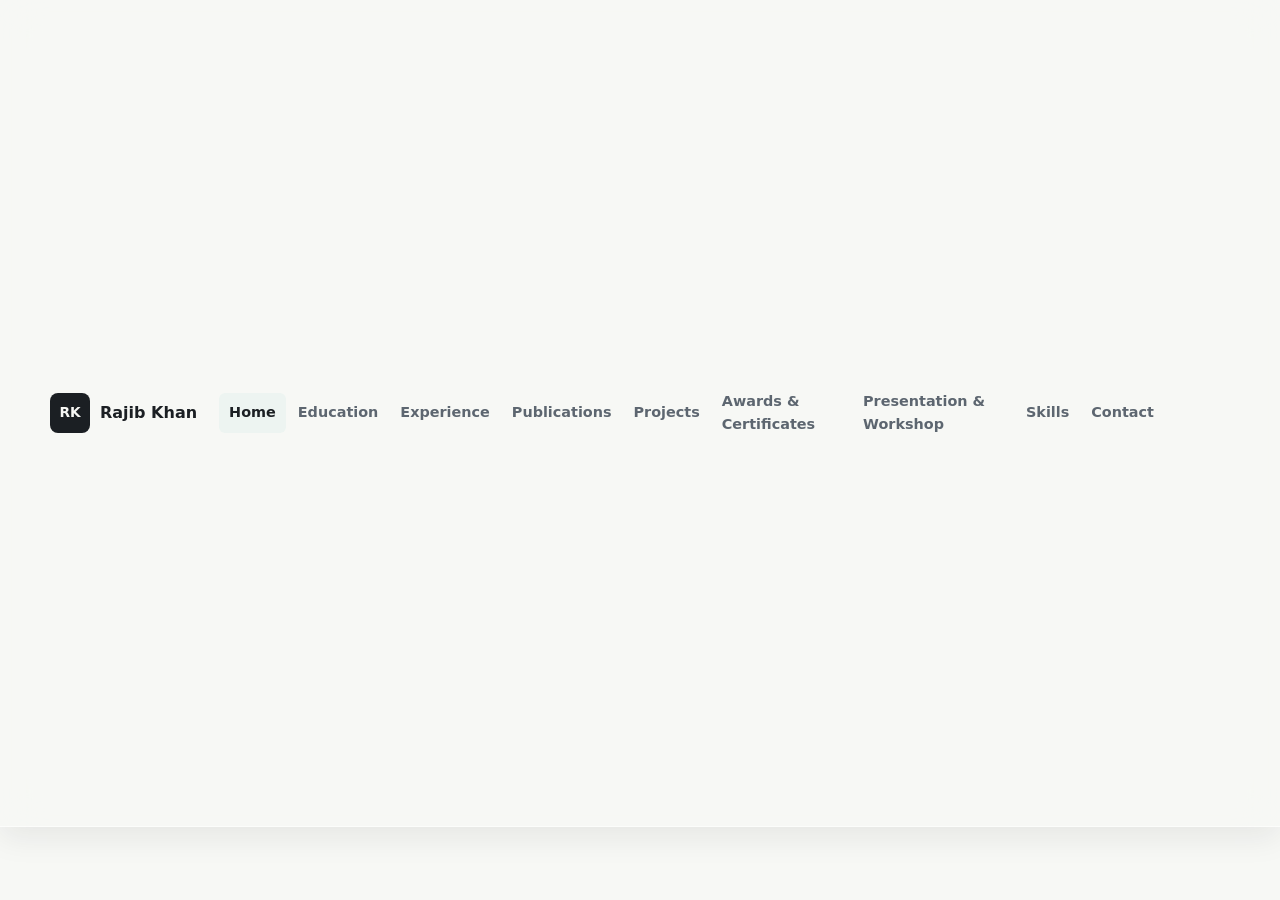
==== index.html @ e334a845 "updte" ====
<!doctype html>
<html lang="en">

<head>
  <meta charset="utf-8">
  <meta name="viewport" content="width=device-width, initial-scale=1">
  <title>Rajib Khan - Portfolio</title>
  <meta name="description"
    content="Academic and technical portfolio of Rajib Khan, CSE graduate and NLP researcher focused on Bengali and Banglish language technologies.">
  <meta name="author" content="Rajib Khan">
  <meta name="developer" content="Rajib Khan">
  <meta name="robots" content="index, follow">
  <meta name="keywords"
    content="Rajib Khan, NLP researcher, Bengali NLP, Banglish NLP, machine learning, IUBAT, CSE portfolio, sentiment analysis, transformer architectures">
  <meta name="theme-color" content="#0f766e">
  <meta name="color-scheme" content="light dark">
  <meta name="google-site-verification" content="SdY1lGmxF9R8_kQDNUj25JNDUKORsQJitzjKT5FkAzk" />
  <link rel="canonical" href="https://rajibkhan.aio.bd/index.html">
  <link rel="icon" type="image/svg+xml" href="assets/favicon.svg">
  <link rel="manifest" href="site.webmanifest">
  <meta property="og:site_name" content="Rajib Khan Portfolio">
  <meta property="og:type" content="website">
  <meta property="og:title" content="Rajib Khan - NLP Researcher and CSE Graduate">
  <meta property="og:description"
    content="Academic and technical portfolio of Rajib Khan, focused on Bengali NLP, Banglish language technologies, machine learning, and full-stack research engineering.">
  <meta property="og:url" content="https://rajibkhan.aio.bd/index.html">
  <meta property="og:image" content="https://rajibkhan.aio.bd/assets/rk-og.webp">
  <meta property="og:image:alt" content="Rajib Khan academic portfolio profile visual">
  <meta name="twitter:card" content="summary_large_image">
  <meta name="twitter:title" content="Rajib Khan - NLP Researcher and CSE Graduate">
  <meta name="twitter:description"
    content="Portfolio of Rajib Khan, featuring Bengali NLP research, publications, software projects, and academic work.">
  <meta name="twitter:image" content="https://rajibkhan.aio.bd/assets/rk-og.webp">
  <script type="application/ld+json">
    {
      "@context": "https://schema.org",
      "@type": "Person",
      "name": "Rajib Khan",
      "url": "https://rajibkhan.aio.bd/index.html",
      "email": "mailto:rajibkhan4438@gmail.com",
      "jobTitle": "NLP Researcher and CSE Graduate",
      "alumniOf": {
        "@type": "CollegeOrUniversity",
        "name": "International University of Business Agriculture and Technology (IUBAT)"
      },
      "knowsAbout": [
        "Bengali NLP",
        "Banglish NLP",
        "Machine Learning",
        "Transformer Architectures",
        "Sentiment Analysis",
        "Multi-label Classification"
      ],
      "sameAs": [
        "https://www.linkedin.com/in/rajib-khan-b924a1420",
        "https://github.com/Rajib4438",
        "https://scholar.google.com/citations?user=JC4pI4QAAAAJ&hl=en"
      ]
    }
  </script>
  <link rel="stylesheet" href="assets/styles.css?v=21">
</head>

<body data-page="home">
  <a class="skip-link" href="#main">Skip to content</a>
  <div class="scroll-progress" id="scroll-progress"></div>
  <header class="site-header" id="site-header">
    <div class="header-inner">
      <a class="brand" href="index.html" aria-label="Rajib Khan home">
        <span class="brand-mark">RK</span>
        <span class="brand-text">Rajib Khan</span>
      </a>
      <nav class="nav" id="primary-nav" aria-label="Primary navigation"></nav>
      <!-- Skip Link for Keyboard Accessibility -->
      <a class="skip-link" href="#main-content">Skip to content</a>

      <!-- Header -->
      <header class="site-header" id="site-header"></header>

      <!-- Main Content Area -->
      <main class="site-main" id="main-content"></main>

      <!-- Footer -->
      <footer class="site-footer" id="site-footer"></footer>

      <button class="back-to-top" id="back-to-top" type="button" aria-label="Back to top">
        <span data-icon="arrow-up"></span>
      </button>
      <script src="assets/site.js?v=19" defer></script>
</body>

</html>
---- assets/styles.css ----
:root {
  color-scheme: light;
  --bg: #f7f8f5;
  --surface: #ffffff;
  --surface-alt: #edf4f1;
  --ink: #1b1f23;
  --muted: #5d6670;
  --line: #d9ded8;
  --accent: #0f766e;
  --accent-strong: #0b5d57;
  --accent-soft: #dff4ee;
  --blue: #2563eb;
  --amber: #d97706;
  --rose: #be123c;
  --shadow: 0 18px 45px rgba(27, 31, 35, 0.08);
  --radius: 8px;
  --max-width: 1180px;
  --header-height: 74px;
}

[data-theme="dark"] {
  color-scheme: dark;
  --bg: #101411;
  --surface: #181d1a;
  --surface-alt: #17211f;
  --ink: #f4f7f3;
  --muted: #aab4b1;
  --line: #303833;
  --accent: #5eead4;
  --accent-strong: #99f6e4;
  --accent-soft: #143732;
  --blue: #93c5fd;
  --amber: #fbbf24;
  --rose: #fb7185;
  --shadow: 0 18px 45px rgba(0, 0, 0, 0.32);
}

* {
  box-sizing: border-box;
}

html {
  scroll-behavior: smooth;
}

body {
  margin: 0;
  min-height: 100vh;
  background: var(--bg);
  color: var(--ink);
  font-family: Inter, ui-sans-serif, system-ui, -apple-system, BlinkMacSystemFont, "Segoe UI", Arial, sans-serif;
  line-height: 1.6;
  letter-spacing: 0;
}

img,
svg {
  display: block;
  max-width: 100%;
}

a {
  color: inherit;
}

button,
input {
  font: inherit;
}

.skip-link {
  position: fixed;
  top: 12px;
  left: 12px;
  z-index: 100;
  padding: 10px 14px;
  background: var(--ink);
  color: var(--bg);
  border-radius: 6px;
  transform: translateY(-140%);
  transition: transform 180ms ease;
}

.skip-link:focus {
  transform: translateY(0);
}

.scroll-progress {
  position: fixed;
  inset: 0 auto auto 0;
  z-index: 80;
  width: 0;
  height: 3px;
  background: linear-gradient(90deg, var(--accent), var(--blue), var(--amber));
}

.site-header {
  position: sticky;
  top: 0;
  z-index: 50;
  min-height: var(--header-height);
  border-bottom: 1px solid color-mix(in srgb, var(--surface) 66%, transparent);
  background: color-mix(in srgb, var(--bg) 68%, transparent);
  box-shadow: 0 10px 30px color-mix(in srgb, var(--ink) 8%, transparent);
  backdrop-filter: blur(20px) saturate(1.25);
  -webkit-backdrop-filter: blur(20px) saturate(1.25);
}

.header-inner {
  width: min(100% - 36px, var(--max-width));
  min-height: var(--header-height);
  margin: 0 auto;
  display: flex;
  align-items: center;
  gap: 22px;
}

.brand {
  display: inline-flex;
  align-items: center;
  gap: 10px;
  min-width: max-content;
  text-decoration: none;
  font-weight: 800;
}

.brand-mark {
  display: grid;
  place-items: center;
  width: 40px;
  height: 40px;
  border-radius: 8px;
  background: var(--ink);
  color: var(--bg);
  font-size: 0.86rem;
  line-height: 1;
}

.brand-text {
  font-size: 1rem;
}

.nav {
  display: flex;
  align-items: center;
  gap: 2px;
  margin-left: auto;
}

.nav a {
  display: inline-flex;
  align-items: center;
  min-height: 40px;
  padding: 0 10px;
  border-radius: 6px;
  color: var(--muted);
  text-decoration: none;
  font-size: 0.9rem;
  font-weight: 650;
}

.nav a:hover,
.nav a:focus-visible,
.nav a[aria-current="page"] {
  color: var(--ink);
  background: var(--surface-alt);
  outline: 0;
}

.header-actions {
  display: flex;
  align-items: center;
  gap: 8px;
  min-width: max-content;
}

.button,
.icon-button {
  display: inline-flex;
  align-items: center;
  justify-content: center;
  flex: 0 0 auto;
  border: 1px solid var(--line);
  border-radius: 6px;
  background: var(--surface);
  color: var(--ink);
  text-decoration: none;
  cursor: pointer;
  transition: transform 160ms ease, border-color 160ms ease, background 160ms ease, color 160ms ease;
}

.button {
  min-height: 42px;
  gap: 8px;
  padding: 0 15px;
  font-weight: 760;
}

.button.primary {
  border-color: var(--accent);
  background: var(--accent);
  color: #ffffff;
}

[data-theme="dark"] .button.primary {
  color: #06201d;
}

.button.ghost {
  background: transparent;
}

.button:hover,
.button:focus-visible,
.icon-button:hover,
.icon-button:focus-visible {
  transform: translateY(-1px);
  border-color: var(--accent);
  outline: 0;
}

.icon-button {
  width: 42px;
  height: 42px;
}

.button svg,
.icon-button svg,
.social-link svg,
.contact-link svg,
.mini-link svg,
.search-box svg {
  width: 18px;
  height: 18px;
  stroke-width: 2.2;
  flex: 0 0 18px;
}

.meta-pill svg {
  width: 16px;
  height: 16px;
  flex: 0 0 16px;
  margin-right: 7px;
  stroke-width: 2.35;
}

.menu-toggle {
  display: none;
}

.site-main {
  min-height: calc(100vh - var(--header-height));
}

.container {
  width: min(100% - 36px, var(--max-width));
  margin: 0 auto;
}

.page-hero {
  padding: 72px 0 44px;
  border-bottom: 1px solid var(--line);
}

.eyebrow {
  display: inline-flex;
  align-items: center;
  gap: 8px;
  margin: 0 0 16px;
  color: var(--accent-strong);
  font-size: 0.83rem;
  font-weight: 800;
  text-transform: uppercase;
}

.eyebrow::before {
  content: "";
  width: 28px;
  height: 2px;
  background: currentColor;
}

.page-title {
  max-width: 820px;
  margin: 0;
  font-size: clamp(2.25rem, 5vw, 5.4rem);
  line-height: 0.98;
  letter-spacing: 0;
}

.page-lede {
  max-width: 760px;
  margin: 22px 0 0;
  color: var(--muted);
  font-size: clamp(1.03rem, 1.5vw, 1.22rem);
}

.section-image-header {
  height: min(30svh, 300px);
  border-bottom: 1px solid color-mix(in srgb, var(--surface) 62%, transparent);
  background:
    linear-gradient(90deg, rgba(4, 26, 24, 0.7), rgba(4, 26, 24, 0.26)),
    url("iubat-campus.jpg") center / cover no-repeat;
  position: relative;
  display: flex;
  align-items: center;
}

.section-image-header--skills {
  background:
    linear-gradient(0deg, rgba(0, 0, 0, 0.25), rgba(0, 0, 0, 0.25)),
    url("skills-header.png") center / cover no-repeat;
}

.section-image-header--projects {
  background:
    linear-gradient(90deg, rgba(0, 0, 0, 0.55), rgba(0, 0, 0, 0.15)),
    url("projects-header.png") center 35% / cover no-repeat;
}

.section-image-header--experience {
  background:
    linear-gradient(0deg, rgba(0, 0, 0, 0.3), rgba(0, 0, 0, 0.3)),
    url("experience-header.png") center / cover no-repeat;
}

.section-image-header--awards {
  background-position: center 38%;
}

.section-image-header--presentations {
  background:
    linear-gradient(0deg, rgba(0, 0, 0, 0.22), rgba(0, 0, 0, 0.22)),
    url("presentations-header.png") center / cover no-repeat;
}

.section-image-header--publications {
  background:
    linear-gradient(0deg, rgba(0, 0, 0, 0.28), rgba(0, 0, 0, 0.28)),
    url("publications-header.png") center 40% / cover no-repeat;
}

.section-image-header--education {
  background:
    linear-gradient(90deg, rgba(0, 0, 0, 0.45), rgba(0, 0, 0, 0.15)),
    url("education-header.png") center / cover no-repeat;
}

.header-title-container {
  width: min(100% - 36px, var(--max-width));
  margin: 0 auto;
}

.header-image-title {
  margin: 0;
  color: #ffffff;
  font-size: clamp(2.2rem, 6.5vw, 5rem);
  font-weight: 850;
  text-shadow: 0 4px 18px rgba(0, 0, 0, 0.65), 0 1px 2px rgba(0, 0, 0, 0.85);
  max-width: 60%;
}

@media (max-width: 640px) {
  .header-image-title {
    max-width: 100%;
    text-align: center;
  }
}

.home-hero {
  padding: 100px 0 76px;
  scroll-margin-top: calc(var(--header-height) + 18px);
}

.arrival-hero {
  position: relative;
  display: grid;
  min-height: calc(67svh - var(--header-height));
  overflow: hidden;
  isolation: isolate;
  color: #f8fffd;
}

.arrival-hero-image,
.arrival-hero-overlay {
  position: absolute;
  inset: -24px;
  z-index: -1;
}

.arrival-hero-image {
  background: url("iubat-campus.jpg") center 35% / cover no-repeat;
  filter: saturate(0.92) brightness(0.85);
  transform: scale(1.04);
}

.arrival-hero-overlay {
  background:
    linear-gradient(90deg, rgba(4, 26, 24, 0.87), rgba(4, 26, 24, 0.58) 58%, rgba(4, 26, 24, 0.33)),
    linear-gradient(0deg, rgba(4, 26, 24, 0.6), transparent 55%);
}

.arrival-hero-content {
  align-self: center;
  padding: 48px 0 48px clamp(24px, 9vw, 150px);
  text-shadow: 0 2px 8px rgba(0, 0, 0, 0.8), 0 4px 22px rgba(0, 0, 0, 0.7);
}

.arrival-kicker {
  display: none;
  /* Removed as requested */
}

.arrival-hero h1 {
  max-width: 920px;
  margin: 0;
  font-size: clamp(2.4rem, 6.2vw, 4.4rem);
  /* Smaller name sized to match Afrid template */
  line-height: 1.05;
  letter-spacing: -0.035em;
}

.arrival-subtitle {
  max-width: 820px;
  margin: 16px 0 0;
  color: #b4f5e6;
  /* Mint cyan accent */
  font-size: clamp(1.1rem, 2.2vw, 1.45rem);
  font-weight: 700;
  letter-spacing: 0.02em;
  line-height: 1.35;
}

.arrival-scroll {
  display: inline-flex;
  align-items: center;
  gap: 11px;
  margin-top: 42px;
  padding-bottom: 8px;
  border-bottom: 1px solid rgba(248, 255, 253, 0.7);
  color: inherit;
  font-weight: 800;
  text-decoration: none;
}

.arrival-scroll span:last-child {
  font-size: 1.4rem;
  line-height: 1;
  animation: arrival-bob 1.8s ease-in-out infinite;
}

@keyframes arrival-bob {
  50% {
    transform: translateY(5px);
  }
}

.about-slider-wrap {
  display: flex;
  align-items: center;
  justify-content: center;
  gap: 16px;
  margin-top: 10px;
  margin-bottom: 48px;
}

.about-slider-bar {
  width: 4px;
  height: 3.5rem;
  background-color: var(--accent);
  border-radius: 2px;
}

.about-slider-text {
  font-size: clamp(2rem, 5vw, 3.8rem);
  font-weight: 800;
  letter-spacing: 0.15em;
  color: transparent;
  -webkit-text-stroke: 1.5px var(--accent);
  text-shadow: 2px 2px 0px rgba(15, 118, 110, 0.1);
  text-transform: uppercase;
  transition: opacity 300ms ease;
  line-height: 1;
}

[data-theme="dark"] .about-slider-text {
  text-shadow: 2px 2px 0px rgba(94, 234, 212, 0.15);
}

.home-hero-grid {
  display: grid;
  grid-template-columns: minmax(320px, 0.45fr) minmax(0, 0.55fr);
  gap: 44px;
  align-items: flex-start;
}

.new-hello-heading {
  font-size: clamp(2.5rem, 5vw, 3.8rem);
  font-weight: 700;
  color: var(--accent-strong);
  margin-top: 0;
  margin-bottom: 1.5rem;
  line-height: 1.1;
}

.hero-paragraphs {
  display: flex;
  flex-direction: column;
  gap: 20px;
}

.hero-lede-paragraph {
  color: var(--muted);
  font-size: 1.05rem;
  line-height: 1.62;
  margin: 0;
}

.hero-copy {
  max-width: 760px;
}

.hero-kicker {
  display: inline-flex;
  align-items: center;
  gap: 10px;
  margin-bottom: 22px;
  color: var(--accent-strong);
  font-weight: 800;
  text-transform: uppercase;
  font-size: 0.84rem;
}

.hero-kicker::before {
  content: "";
  width: 36px;
  height: 2px;
  background: currentColor;
}

.hero-title {
  margin: 0;
  font-size: clamp(3rem, 7vw, 7.4rem);
  line-height: 0.92;
  letter-spacing: 0;
}

.hero-role {
  margin: 22px 0 0;
  color: var(--ink);
  font-size: clamp(1.05rem, 2vw, 1.42rem);
  font-weight: 760;
}

.hero-lede {
  max-width: 720px;
  margin: 20px 0 0;
  color: var(--muted);
  font-size: 1.08rem;
}

.hero-actions {
  display: flex;
  flex-wrap: wrap;
  gap: 12px;
  margin-top: 30px;
}

.publication-actions {
  justify-content: center;
}

.hero-meta {
  display: flex;
  flex-wrap: wrap;
  gap: 10px;
  margin-top: 28px;
}

.meta-pill,
.tag,
.pub-type {
  display: inline-flex;
  align-items: center;
  gap: 0;
  min-height: 30px;
  padding: 5px 10px;
  border: 1px solid var(--line);
  border-radius: 6px;
  background: var(--surface);
  color: var(--muted);
  font-size: 0.84rem;
  font-weight: 700;
}

.hero-aside {
  display: grid;
  gap: 16px;
}

.profile-frame {
  border: 1px solid var(--line);
  border-radius: 8px;
  background: var(--surface);
  box-shadow: var(--shadow);
  overflow: hidden;
}

.profile-frame img {
  width: 100%;
  aspect-ratio: 1 / 1.1;
  object-fit: cover;
  object-position: center top;
}

.stat-grid {
  display: grid;
  grid-template-columns: repeat(3, 1fr);
  gap: 10px;
}

.stat-tile {
  min-height: 104px;
  padding: 16px;
  border: 1px solid var(--line);
  border-radius: 8px;
  background: var(--surface);
}

.stat-number {
  display: block;
  color: var(--accent-strong);
  font-size: clamp(1.45rem, 2vw, 2rem);
  line-height: 1;
  font-weight: 850;
}

.stat-label {
  display: block;
  margin-top: 10px;
  color: var(--muted);
  font-size: 0.82rem;
  line-height: 1.35;
  font-weight: 700;
}

.section-band {
  padding: 64px 0;
  border-top: 1px solid color-mix(in srgb, var(--line) 70%, transparent);
}

.section-band.alt {
  background: var(--surface-alt);
}

.section-heading {
  display: grid;
  grid-template-columns: minmax(0, 0.72fr) minmax(280px, 0.28fr);
  gap: 30px;
  align-items: end;
  margin-bottom: 28px;
}

.section-heading h2 {
  margin: 0;
  font-size: clamp(1.7rem, 3vw, 2.7rem);
  line-height: 1.1;
}

.section-heading p {
  margin: 0;
  color: var(--muted);
}

.quick-grid,
.project-grid,
.skill-grid,
.contact-grid,
.award-grid,
.certificate-grid {
  display: grid;
  gap: 16px;
}

.quick-grid {
  grid-template-columns: repeat(3, 1fr);
}

.project-grid {
  grid-template-columns: repeat(2, minmax(0, 1fr));
}

.skill-grid {
  grid-template-columns: repeat(2, minmax(0, 1fr));
}

.contact-grid {
  grid-template-columns: repeat(3, minmax(0, 1fr));
}

.award-grid {
  grid-template-columns: repeat(2, minmax(0, 1fr));
}

.certificate-grid {
  grid-template-columns: repeat(3, minmax(0, 1fr));
}

.info-card,
.project-card,
.skill-group,
.contact-card,
.award-card,
.certificate-card,
.publication-item,
.timeline-item,
.cv-panel {
  border: 1px solid var(--line);
  border-radius: 8px;
  background: var(--surface);
  box-shadow: var(--shadow);
}

.info-card,
.project-card,
.skill-group,
.contact-card,
.award-card,
.certificate-card,
.publication-item {
  padding: 24px;
}

.info-card h3,
.project-card h3,
.skill-group h3,
.contact-card h3,
.award-card h3,
.certificate-card h3,
.publication-item h3 {
  margin: 0;
  font-size: 1.12rem;
  line-height: 1.25;
}

.info-card p,
.project-card p,
.skill-group p,
.contact-card p,
.award-card p,
.certificate-card p,
.publication-item p {
  margin: 12px 0 0;
  color: var(--muted);
}

.card-icon {
  display: grid;
  place-items: center;
  width: 46px;
  height: 46px;
  margin-bottom: 18px;
  border-radius: 8px;
  background: var(--accent-soft);
  color: var(--accent-strong);
}

.card-icon svg {
  width: 22px;
  height: 22px;
  stroke-width: 2.15;
}

.tag-list {
  display: flex;
  flex-wrap: wrap;
  gap: 8px;
  margin-top: 18px;
}

.timeline {
  position: relative;
  display: grid;
  gap: 16px;
}

.timeline::before {
  content: "";
  position: absolute;
  top: 10px;
  bottom: 10px;
  left: 18px;
  width: 2px;
  background: var(--line);
}

.timeline-item {
  position: relative;
  margin-left: 54px;
  padding: 26px;
}

.timeline-item::before {
  content: "";
  position: absolute;
  left: -45px;
  top: 28px;
  width: 14px;
  height: 14px;
  border: 3px solid var(--bg);
  border-radius: 50%;
  background: var(--accent);
  box-shadow: 0 0 0 1px var(--line);
}

.timeline-top {
  display: flex;
  justify-content: space-between;
  gap: 18px;
  align-items: flex-start;
}

.timeline-item h2,
.timeline-item h3 {
  margin: 0;
  font-size: 1.24rem;
  line-height: 1.24;
}

.timeline-meta,
.publication-meta,
.project-meta {
  color: var(--muted);
  font-size: 0.92rem;
  font-weight: 700;
}

.timeline-date {
  min-width: max-content;
  color: var(--accent-strong);
  font-size: 0.9rem;
  font-weight: 800;
}

.clean-list {
  margin: 18px 0 0;
  padding: 0;
  list-style: none;
}

.clean-list li {
  position: relative;
  padding-left: 20px;
  color: var(--muted);
}

.clean-list li+li {
  margin-top: 8px;
}

.clean-list li::before {
  content: "";
  position: absolute;
  top: 0.72em;
  left: 0;
  width: 6px;
  height: 6px;
  border-radius: 50%;
  background: var(--accent);
}

.toolbar {
  display: flex;
  flex-wrap: wrap;
  gap: 14px;
  align-items: center;
  justify-content: space-between;
  margin-bottom: 18px;
  padding: 14px;
  border: 1px solid var(--line);
  border-radius: 8px;
  background: var(--surface);
}

.search-box {
  display: flex;
  align-items: center;
  gap: 10px;
  min-width: min(100%, 320px);
  min-height: 44px;
  padding: 0 12px;
  border: 1px solid var(--line);
  border-radius: 6px;
  background: var(--bg);
  color: var(--muted);
}

.search-box input {
  width: 100%;
  border: 0;
  outline: 0;
  background: transparent;
  color: var(--ink);
}

.segmented {
  display: flex;
  flex-wrap: wrap;
  gap: 6px;
}

.seg-button {
  min-height: 38px;
  border: 1px solid var(--line);
  border-radius: 6px;
  background: transparent;
  color: var(--muted);
  padding: 0 12px;
  cursor: pointer;
  font-size: 0.9rem;
  font-weight: 760;
}

.seg-button:hover,
.seg-button:focus-visible,
.seg-button[aria-pressed="true"] {
  border-color: var(--accent);
  background: var(--accent-soft);
  color: var(--accent-strong);
  outline: 0;
}

.publication-list {
  display: grid;
  gap: 14px;
}

.publication-head {
  display: flex;
  justify-content: space-between;
  gap: 18px;
  align-items: flex-start;
}

.publication-links,
.project-links,
.footer-links,
.contact-actions {
  display: flex;
  flex-wrap: wrap;
  gap: 10px;
  margin-top: 18px;
}

.mini-link,
.contact-link,
.social-link {
  display: inline-flex;
  align-items: center;
  gap: 8px;
  color: var(--accent-strong);
  font-weight: 800;
  text-decoration: none;
}

.mini-link:hover,
.mini-link:focus-visible,
.contact-link:hover,
.contact-link:focus-visible,
.social-link:hover,
.social-link:focus-visible {
  text-decoration: underline;
  outline: 0;
}

.cv-panel {
  display: grid;
  grid-template-columns: 0.72fr 0.28fr;
  gap: 30px;
  align-items: center;
  padding: 28px;
}

.cv-panel h2 {
  margin: 0;
  font-size: clamp(1.5rem, 3vw, 2.3rem);
}

.cv-panel p {
  margin: 12px 0 0;
  color: var(--muted);
}

.cv-preview {
  border: 1px solid var(--line);
  border-radius: 8px;
  overflow: hidden;
  background: var(--surface);
}

.cv-preview img {
  width: 100%;
  max-height: 310px;
  object-fit: cover;
  object-position: top;
}

.project-card {
  display: flex;
  flex-direction: column;
  overflow: hidden;
}

.project-image {
  width: calc(100% + 48px);
  height: 210px;
  margin: -24px -24px 20px;
  border-bottom: 1px solid var(--line);
  object-fit: cover;
  object-position: top center;
}

.project-card .project-links {
  margin-top: auto;
  padding-top: 18px;
}

.project-meta {
  margin: 0 0 12px;
  color: var(--accent-strong);
}

.skills-layout {
  display: grid;
  grid-template-columns: minmax(0, 0.66fr) minmax(280px, 0.34fr);
  gap: 18px;
  align-items: start;
}

.language-list {
  display: grid;
  gap: 10px;
}

.language-row {
  display: flex;
  justify-content: space-between;
  gap: 16px;
  padding: 12px 0;
  border-bottom: 1px solid var(--line);
}

.language-row:last-child {
  border-bottom: 0;
}

.contact-card {
  min-height: 190px;
}

.contact-card .contact-link {
  margin-top: 18px;
}

.site-footer {
  padding: 38px 0;
  border-top: 1px solid color-mix(in srgb, var(--surface) 66%, transparent);
  background: color-mix(in srgb, var(--surface) 68%, transparent);
  box-shadow: 0 -12px 32px color-mix(in srgb, var(--ink) 6%, transparent);
  backdrop-filter: blur(20px) saturate(1.25);
  -webkit-backdrop-filter: blur(20px) saturate(1.25);
}

.certificate-card {
  display: flex;
  min-height: 330px;
  flex-direction: column;
  padding: 0;
  overflow: hidden;
  color: inherit;
  text-decoration: none;
  transition: transform 180ms ease, box-shadow 180ms ease, border-color 180ms ease;
}

.certificate-card:hover,
.certificate-card:focus-visible {
  border-color: var(--accent);
  box-shadow: 0 20px 42px color-mix(in srgb, var(--ink) 16%, transparent);
  outline: 0;
  transform: translateY(-5px);
}

.certificate-preview {
  position: relative;
  display: grid;
  min-height: 142px;
  place-items: center;
  overflow: hidden;
  background:
    radial-gradient(circle at 16% 20%, color-mix(in srgb, var(--accent) 44%, transparent), transparent 35%),
    linear-gradient(135deg, color-mix(in srgb, var(--accent-strong) 88%, #071c1a), #172f43);
  color: #fff;
}

.certificate-preview svg {
  width: 54px;
  height: 54px;
  opacity: 0.92;
}

.certificate-file-type {
  position: absolute;
  top: 14px;
  right: 14px;
  padding: 4px 8px;
  border: 1px solid rgba(255, 255, 255, 0.35);
  border-radius: 999px;
  background: rgba(2, 18, 17, 0.28);
  font-size: 0.68rem;
  font-weight: 850;
  letter-spacing: 0.09em;
}

.certificate-preview--image {
  display: block;
  background: var(--surface-alt);
}

.certificate-preview--image img {
  width: 100%;
  height: 180px;
  object-fit: cover;
  object-position: center;
}

.certificate-content {
  display: flex;
  min-height: 188px;
  flex: 1;
  flex-direction: column;
  padding: 19px;
}

.certificate-content .certificate-kind {
  margin: 0 0 8px;
  color: var(--accent-strong);
  font-size: 0.72rem;
  font-weight: 850;
  letter-spacing: 0.1em;
  text-transform: uppercase;
}

.certificate-content h3 {
  margin: 0;
}

.certificate-content p:not(.certificate-kind) {
  margin: 9px 0 0;
  font-size: 0.9rem;
}

.certificate-open {
  display: inline-flex;
  align-items: center;
  gap: 7px;
  margin-top: auto;
  padding-top: 14px;
  color: var(--accent-strong);
  font-size: 0.87rem;
  font-weight: 850;
}

.certificate-open svg {
  width: 16px;
  height: 16px;
}

.footer-layout {
  width: min(100% - 36px, var(--max-width));
  margin: 0 auto;
  display: grid;
  grid-template-columns: 1.2fr 0.8fr;
  gap: 20px 40px;
  align-items: start;
  padding-bottom: 24px;
}

.footer-left {
  text-align: left;
}

.footer-middle {
  grid-column: 1 / -1;
  display: flex;
  justify-content: center;
  border-bottom: 1px solid var(--line);
  padding-bottom: 20px;
  margin-bottom: 10px;
}

.footer-right {
  text-align: right;
  display: flex;
  flex-direction: column;
  align-items: flex-end;
  gap: 8px;
}

.footer-text-row {
  margin: 0;
  line-height: 1.5;
  font-size: 0.9rem;
  color: var(--muted);
}

.footer-name-row {
  font-size: 1.05rem;
  color: var(--ink);
  margin-top: 4px;
}

.footer-detail-gap {
  margin-top: 14px;
}

.footer-email-header {
  margin: 0 0 4px;
  font-size: 0.95rem;
  font-weight: 700;
  text-decoration: underline;
  color: var(--ink);
}

.footer-email-link {
  font-size: 0.9rem;
  color: var(--amber);
  text-decoration: underline;
  font-weight: 600;
  transition: color 180ms ease;
}

.footer-email-link:hover,
.footer-email-link:focus-visible {
  color: var(--accent);
}

.footer-social-icons {
  display: flex;
  justify-content: center;
  gap: 16px;
  width: 100%;
}

.social-circle-link {
  display: flex;
  align-items: center;
  justify-content: center;
  width: 44px;
  height: 44px;
  border-radius: 50%;
  color: #fff;
  box-shadow: 0 4px 10px rgba(0, 0, 0, 0.1);
  transition: transform 180ms ease, filter 180ms ease, box-shadow 180ms ease;
  text-decoration: none;
}

.social-circle-link svg {
  width: 22px;
  height: 22px;
  fill: currentColor;
  stroke: none !important;
}

.social-circle-link:hover,
.social-circle-link:focus-visible {
  transform: translateY(-3px);
  box-shadow: 0 6px 14px rgba(0, 0, 0, 0.15);
  filter: brightness(0.92);
}

.orcid-circle {
  background: #a6ce39;
}

.orcid-circle-mark {
  font-family: Arial, sans-serif;
  font-size: 0.85rem;
  font-weight: bold;
  letter-spacing: -0.05em;
}

.linkedin-circle {
  background: #737373;
}

.github-circle {
  background: #24292e;
}

.facebook-circle {
  background: #1877f2;
}

.scholar-circle {
  background: #dbeafe;
  color: #2563eb;
}

.scholar-circle svg {
  stroke: currentColor !important;
  stroke-width: 2.2 !important;
  fill: none !important;
}

.whatsapp-circle {
  background: #25d366;
}

.developer-credit {
  margin: 0;
  color: var(--muted);
  font-size: 0.92rem;
}

.footer-credit-final {
  grid-column: 1 / -1;
  padding-top: 16px;
  border-top: 1px solid var(--line);
  text-align: center;
}

.developer-credit a {
  color: var(--accent-strong);
  font-weight: 850;
  text-decoration: none;
}

.developer-credit a:hover,
.developer-credit a:focus-visible {
  text-decoration: underline;
  outline: 0;
}

.orcid-mark {
  display: grid;
  width: 21px;
  height: 21px;
  place-items: center;
  border-radius: 50%;
  background: #a6ce39;
  color: #fff;
  font-family: Arial, sans-serif;
  font-size: 0.68rem;
  font-weight: 800;
  letter-spacing: -0.08em;
}

.orcid-link:hover .orcid-mark,
.orcid-link:focus-visible .orcid-mark {
  background: #89ae24;
}

.back-to-top {
  position: fixed;
  right: 18px;
  bottom: 18px;
  z-index: 40;
  width: 44px;
  height: 44px;
  display: grid;
  place-items: center;
  border: 1px solid var(--line);
  border-radius: 8px;
  background: var(--surface);
  color: var(--ink);
  box-shadow: var(--shadow);
  opacity: 0;
  pointer-events: none;
  transform: translateY(12px);
  transition: opacity 180ms ease, transform 180ms ease;
  cursor: pointer;
}

.back-to-top.is-visible {
  opacity: 1;
  pointer-events: auto;
  transform: translateY(0);
}

.toast {
  position: fixed;
  left: 50%;
  bottom: 22px;
  z-index: 70;
  padding: 10px 14px;
  border: 1px solid var(--line);
  border-radius: 8px;
  background: var(--ink);
  color: var(--bg);
  box-shadow: var(--shadow);
  opacity: 0;
  pointer-events: none;
  transform: translate(-50%, 14px);
  transition: opacity 180ms ease, transform 180ms ease;
}

.toast.is-visible {
  opacity: 1;
  transform: translate(-50%, 0);
}

.empty-state {
  padding: 26px;
  border: 1px dashed var(--line);
  border-radius: 8px;
  color: var(--muted);
  text-align: center;
}

.reveal {
  opacity: 0;
  transform: translateY(18px);
  transition: opacity 500ms ease, transform 500ms ease;
}

.reveal.is-visible {
  opacity: 1;
  transform: translateY(0);
}

@media (max-width: 1080px) {
  .header-inner {
    gap: 14px;
  }

  .nav a {
    padding: 0 8px;
    font-size: 0.85rem;
  }

  .home-hero-grid,
  .cv-panel,
  .skills-layout {
    grid-template-columns: 1fr;
  }

  .profile-frame img {
    max-height: 680px;
  }
}

/* Research Interests styling */
.container--research {
  width: min(100% - 36px, var(--max-width));
}

.research-grid {
  display: grid;
  grid-template-columns: minmax(280px, 0.42fr) minmax(0, 0.58fr);
  gap: 54px;
  align-items: center;
}

.research-image-col {
  display: grid;
  place-items: center;
}

.research-image {
  width: 100%;
  max-width: 360px;
  height: auto;
  border: 1px solid var(--line);
  border-radius: 8px;
  box-shadow: var(--shadow);
  object-fit: cover;
  aspect-ratio: 1 / 1;
}

.research-content-col {
  display: flex;
  flex-direction: column;
  align-items: flex-start;
}

.research-title {
  font-size: clamp(2rem, 3.5vw, 2.7rem);
  font-weight: 700;
  color: var(--accent-strong);
  margin-top: 0;
  margin-bottom: 2rem;
  padding-bottom: 8px;
  border-bottom: 4px solid var(--accent);
  /* thick underline */
  display: inline-block;
  letter-spacing: -0.02em;
}

[data-theme="dark"] .research-title {
  color: var(--accent);
}

.research-list {
  list-style: none;
  padding: 0;
  margin: 0;
  display: flex;
  flex-direction: column;
  gap: 16px;
}

.research-list li {
  font-size: 1.18rem;
  font-weight: 700;
  /* bold as shown in image */
  color: var(--ink);
}

/* CV Section Styling */
.container--cv-section {
  display: flex;
  justify-content: center;
  align-items: center;
  padding: 0;
}

#home-cv-section {
  padding: 48px 0 24px 0;
  border-top: none;
  background: transparent;
}

.cv-display-row {
  display: flex;
  align-items: center;
  justify-content: center;
  gap: clamp(40px, 12vw, 160px);
  /* wider gap, pushed to outer sides */
  width: 100%;
}

.cv-badge-wrapper {
  position: relative;
  display: inline-block;
}

.cv-badge-circle {
  width: 74px;
  height: 74px;
  border-radius: 50%;
  background: radial-gradient(circle, #093c37 0%, #000000 100%);
  border: 2.5px solid #00f0ff;
  /* Neon cyan border */
  display: flex;
  align-items: center;
  justify-content: center;
  position: relative;
  box-shadow: 0 0 14px rgba(0, 240, 255, 0.55), inset 0 0 10px rgba(0, 240, 255, 0.3), var(--shadow);
  animation: circle-pulse 2.2s ease-in-out infinite;
  /* Synced fast pulsing */
}

/* Expanding ripple ring 1 & 2 */
.cv-badge-circle::before,
.cv-badge-circle::after {
  content: "";
  position: absolute;
  top: -2px;
  left: -2px;
  right: -2px;
  bottom: -2px;
  border-radius: 50%;
  border: 2px solid rgba(0, 240, 255, 0.6);
  pointer-events: none;
  animation: ripple-pulse 2.2s cubic-bezier(0.25, 0, 0, 1) infinite;
}

/* Delay the second ripple for a gorgeous wave flow */
.cv-badge-circle::after {
  animation-delay: 1.1s;
}

.cv-badge-text {
  color: #00f0ff;
  /* Neon cyan */
  font-size: 1.4rem;
  font-weight: 900;
  /* Extra bold */
  letter-spacing: 0.05em;
  text-shadow: 0 0 8px rgba(0, 240, 255, 0.95), 0 0 16px rgba(0, 240, 255, 0.55);
  animation: cv-pulse 2.2s ease-in-out infinite;
  /* Synced fast pulsing */
  display: inline-block;
  z-index: 1;
}

.cv-badge-arrow {
  position: absolute;
  bottom: -6px;
  right: -6px;
  width: 32px;
  height: 32px;
  /* Thick bold cartoon style vector cursor arrow with bright neon cyan fill */
  background-image: url("data:image/svg+xml,%3Csvg xmlns='http://www.w3.org/2000/svg' viewBox='0 0 28 28' fill='%2300f0ff' stroke='white' stroke-width='3'%3E%3Cpath d='M2 2 L2 20 L8.5 13.5 L14.5 25.5 L18.5 23.5 L12.5 11.5 L19.5 11.5 Z' stroke-linejoin='round'/%3E%3C/svg%3E");
  background-size: contain;
  background-repeat: no-repeat;
  filter: drop-shadow(0 2px 4px rgba(0, 0, 0, 0.3));
}

.view-online-btn {
  display: inline-flex;
  align-items: center;
  justify-content: center;
  background-color: #a3c9f7;
  /* Soft blue */
  color: #061c33;
  /* Dark slate text */
  font-weight: 700;
  font-size: 1.15rem;
  padding: 11px 26px;
  border-radius: 6px;
  text-decoration: none;
  box-shadow: var(--shadow);
  border: 1px solid rgba(0, 0, 0, 0.06);
  transition: transform 0.2s, background-color 0.2s, box-shadow 0.2s;
}

.view-online-btn:hover {
  background-color: #b8d7fb;
  transform: translateY(-2px);
  box-shadow: 0 4px 8px rgba(0, 0, 0, 0.12);
}

@keyframes cv-pulse {

  0%,
  100% {
    transform: scale(1);
    text-shadow: 0 0 8px rgba(0, 240, 255, 0.95), 0 0 16px rgba(0, 240, 255, 0.55);
  }

  50% {
    transform: scale(1.26);
    /* more eye catching text zoom */
    text-shadow: 0 0 18px rgba(0, 240, 255, 1), 0 0 36px rgba(0, 240, 255, 0.7);
  }
}

@keyframes circle-pulse {

  0%,
  100% {
    transform: scale(1);
    box-shadow: 0 0 14px rgba(0, 240, 255, 0.55), inset 0 0 10px rgba(0, 240, 255, 0.3), var(--shadow);
  }

  50% {
    transform: scale(1.1);
    /* Eye catching circle outline pulse zoom */
    box-shadow: 0 0 28px rgba(0, 240, 255, 0.95), inset 0 0 18px rgba(0, 240, 255, 0.65), var(--shadow);
  }
}

@keyframes ripple-pulse {
  0% {
    transform: scale(0.95);
    opacity: 1;
    border-color: rgba(0, 240, 255, 0.65);
  }

  100% {
    transform: scale(1.58);
    /* broad expansion outwards */
    opacity: 0;
    border-color: rgba(0, 240, 255, 0);
  }
}

@media (max-width: 900px) {
  .research-grid {
    grid-template-columns: 1fr;
    gap: 36px;
  }

  .research-image-col {
    max-width: 300px;
    margin: 0 auto;
  }

  :root {
    --header-height: 68px;
  }

  .header-inner {
    width: min(100% - 24px, var(--max-width));
  }

  .nav {
    position: absolute;
    top: 100%;
    left: 12px;
    right: 12px;
    display: none;
    flex-direction: column;
    align-items: stretch;
    padding: 10px;
    border: 1px solid var(--line);
    border-radius: 8px;
    background: var(--surface);
    box-shadow: var(--shadow);
  }

  .nav.is-open {
    display: flex;
  }

  .nav a {
    min-height: 44px;
    padding: 0 12px;
  }

  .header-actions {
    margin-left: auto;
  }

  .menu-toggle {
    display: inline-flex;
  }

  .quick-grid,
  .project-grid,
  .skill-grid,
  .contact-grid,
  .award-grid,
  .certificate-grid,
  .section-heading {
    grid-template-columns: 1fr;
  }

  .stat-grid {
    grid-template-columns: repeat(3, minmax(0, 1fr));
  }

  .footer-layout {
    grid-template-columns: 1fr;
    text-align: center;
    gap: 20px;
  }

  .footer-left {
    text-align: center;
  }

  .footer-right {
    text-align: center;
    align-items: center;
  }
}

@media (max-width: 640px) {

  .container,
  .footer-layout {
    width: min(100% - 24px, var(--max-width));
  }

  .brand-text {
    display: none;
  }

  .header-inner {
    gap: 10px;
  }

  .brand-mark {
    width: 38px;
    height: 38px;
  }

  .header-actions {
    gap: 6px;
  }

  .header-actions .button {
    width: auto;
  }

  .icon-button {
    width: 40px;
    flex-basis: 40px;
    height: 40px;
    border-radius: 8px;
  }

  .nav-cv {
    min-height: 40px;
    padding: 0 12px;
    border-color: var(--ink);
    background: var(--ink);
    color: var(--bg);
    border-radius: 8px;
  }

  [data-theme="dark"] .nav-cv {
    border-color: var(--accent);
    background: var(--accent);
    color: #06201d;
  }

  .home-hero {
    padding-top: 44px;
  }

  .page-hero {
    padding-top: 48px;
  }

  .hero-title,
  .page-title {
    font-size: clamp(2.4rem, 15vw, 4.4rem);
  }

  .hero-actions,
  .toolbar,
  .timeline-top,
  .publication-head,
  .footer-layout {
    align-items: stretch;
    flex-direction: column;
  }

  .button,
  .search-box {
    width: 100%;
  }

  .stat-grid {
    grid-template-columns: 1fr;
  }

  .timeline::before {
    left: 8px;
  }

  .timeline-item {
    margin-left: 30px;
    padding: 22px;
  }

  .timeline-item::before {
    left: -29px;
  }

  .segmented {
    width: 100%;
  }

  .seg-button {
    flex: 1 1 auto;
  }

  .footer-layout {
    grid-template-columns: 1fr;
    gap: 20px;
  }
}

@media (prefers-reduced-motion: reduce) {

  *,
  *::before,
  *::after {
    scroll-behavior: auto !important;
    transition-duration: 0.01ms !important;
    animation-duration: 0.01ms !important;
    animation-iteration-count: 1 !important;
  }

  .reveal {
    opacity: 1;
    transform: none;
  }
}
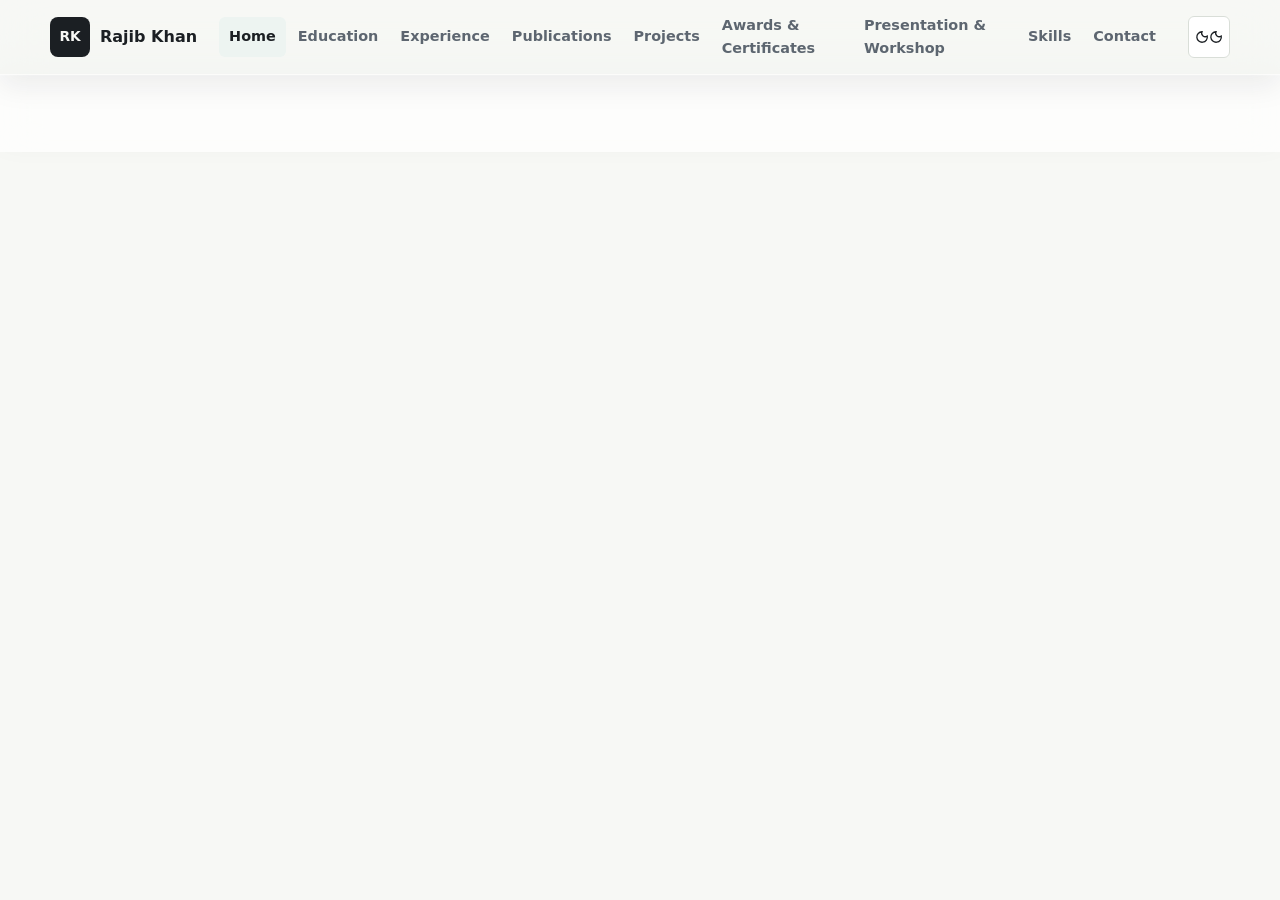
==== commit e3328569: "r6" ====
--- a/index.html
+++ b/index.html
@@ -58,35 +58,40 @@
       ]
     }
   </script>
-  <link rel="stylesheet" href="assets/styles.css?v=21">
+  <link rel="stylesheet" href="assets/styles.css?v=19">
 </head>
 
 <body data-page="home">
-  <a class="skip-link" href="#main">Skip to content</a>
-  <div class="scroll-progress" id="scroll-progress"></div>
-  <header class="site-header" id="site-header">
-    <div class="header-inner">
-      <a class="brand" href="index.html" aria-label="Rajib Khan home">
-        <span class="brand-mark">RK</span>
-        <span class="brand-text">Rajib Khan</span>
-      </a>
-      <nav class="nav" id="primary-nav" aria-label="Primary navigation"></nav>
-      <!-- Skip Link for Keyboard Accessibility -->
-      <a class="skip-link" href="#main-content">Skip to content</a>
+  <!-- Layout Wrapper -->
+  <div class="layout-wrapper">
+    <!-- Header -->
+    <header class="site-header" id="site-header">
+      <div class="header-inner">
+        <a class="brand" href="index.html">
+          <span class="brand-mark">RK</span>
+          <span class="brand-text">Rajib Khan</span>
+        </a>
+        <nav class="nav" id="primary-nav" aria-label="Primary navigation"></nav>
+        <div class="header-actions">
+          <button class="icon-button" id="theme-toggle" type="button" aria-label="Toggle theme">
+            <span class="theme-toggle-light" data-icon="sun"></span>
+            <span class="theme-toggle-dark" data-icon="moon"></span>
+          </button>
+        </div>
+      </div>
+    </header>
 
-      <!-- Header -->
-      <header class="site-header" id="site-header"></header>
+    <!-- Main Content Area -->
+    <main class="main" id="site-main"></main>
 
-      <!-- Main Content Area -->
-      <main class="site-main" id="main-content"></main>
+    <!-- Footer -->
+    <footer class="site-footer" id="site-footer"></footer>
+  </div>
 
-      <!-- Footer -->
-      <footer class="site-footer" id="site-footer"></footer>
-
-      <button class="back-to-top" id="back-to-top" type="button" aria-label="Back to top">
-        <span data-icon="arrow-up"></span>
-      </button>
-      <script src="assets/site.js?v=19" defer></script>
+  <button class="back-to-top" id="back-to-top" type="button" aria-label="Back to top">
+    <span data-icon="arrow-up"></span>
+  </button>
+  <script src="assets/site.js?v=17" defer></script>
 </body>
 
 </html>
--- a/assets/styles.css
+++ b/assets/styles.css
@@ -402,32 +402,37 @@
 
 .arrival-hero-content {
   align-self: center;
-  padding: 48px 0 48px clamp(24px, 9vw, 150px);
-  text-shadow: 0 2px 8px rgba(0, 0, 0, 0.8), 0 4px 22px rgba(0, 0, 0, 0.7);
+  padding: 88px 0;
+  padding-left: clamp(24px, 12vw, 120px);
+  /* Positioned between left and middle */
+  text-shadow: 0 2px 8px rgba(0, 0, 0, 0.85), 0 4px 22px rgba(0, 0, 0, 0.7);
 }
 
 .arrival-kicker {
-  display: none;
-  /* Removed as requested */
+  margin: 0 0 18px;
+  font-size: 0.82rem;
+  font-weight: 800;
+  letter-spacing: 0.15em;
+  text-transform: uppercase;
+  color: #b4f5e6;
 }
 
 .arrival-hero h1 {
-  max-width: 920px;
   margin: 0;
-  font-size: clamp(2.4rem, 6.2vw, 4.4rem);
-  /* Smaller name sized to match Afrid template */
-  line-height: 1.05;
-  letter-spacing: -0.035em;
-}
-
-.arrival-subtitle {
-  max-width: 820px;
-  margin: 16px 0 0;
+  font-size: clamp(2.4rem, 6vw, 3.8rem);
+  /* Smaller name size matching standard ratio */
+  line-height: 1.15;
+  letter-spacing: -0.03em;
+  color: #ffffff;
+}
+
+.arrival-hero p:not(.arrival-kicker) {
+  max-width: 780px;
+  margin: 14px 0 0;
   color: #b4f5e6;
-  /* Mint cyan accent */
-  font-size: clamp(1.1rem, 2.2vw, 1.45rem);
+  /* Soft neon cyan/teal accent */
+  font-size: clamp(1.08rem, 2.2vw, 1.4rem);
   font-weight: 700;
-  letter-spacing: 0.02em;
   line-height: 1.35;
 }
 
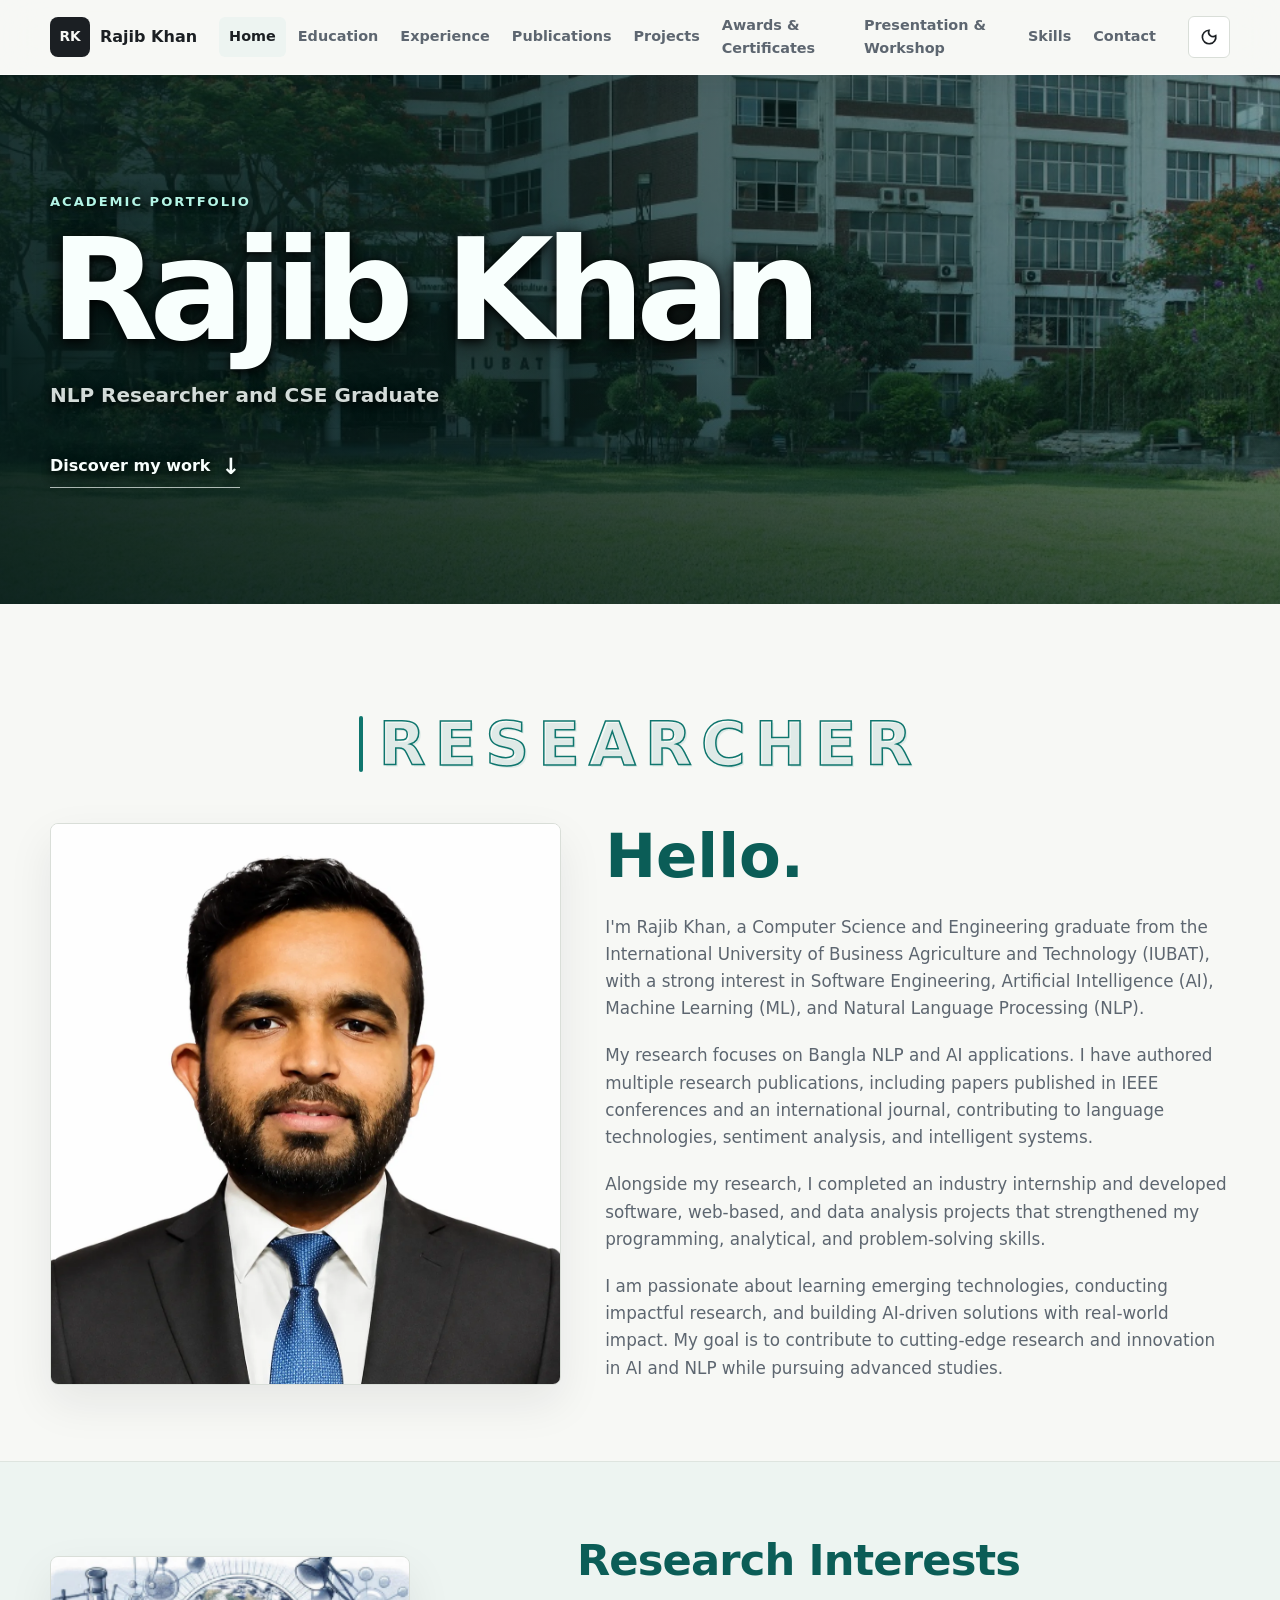
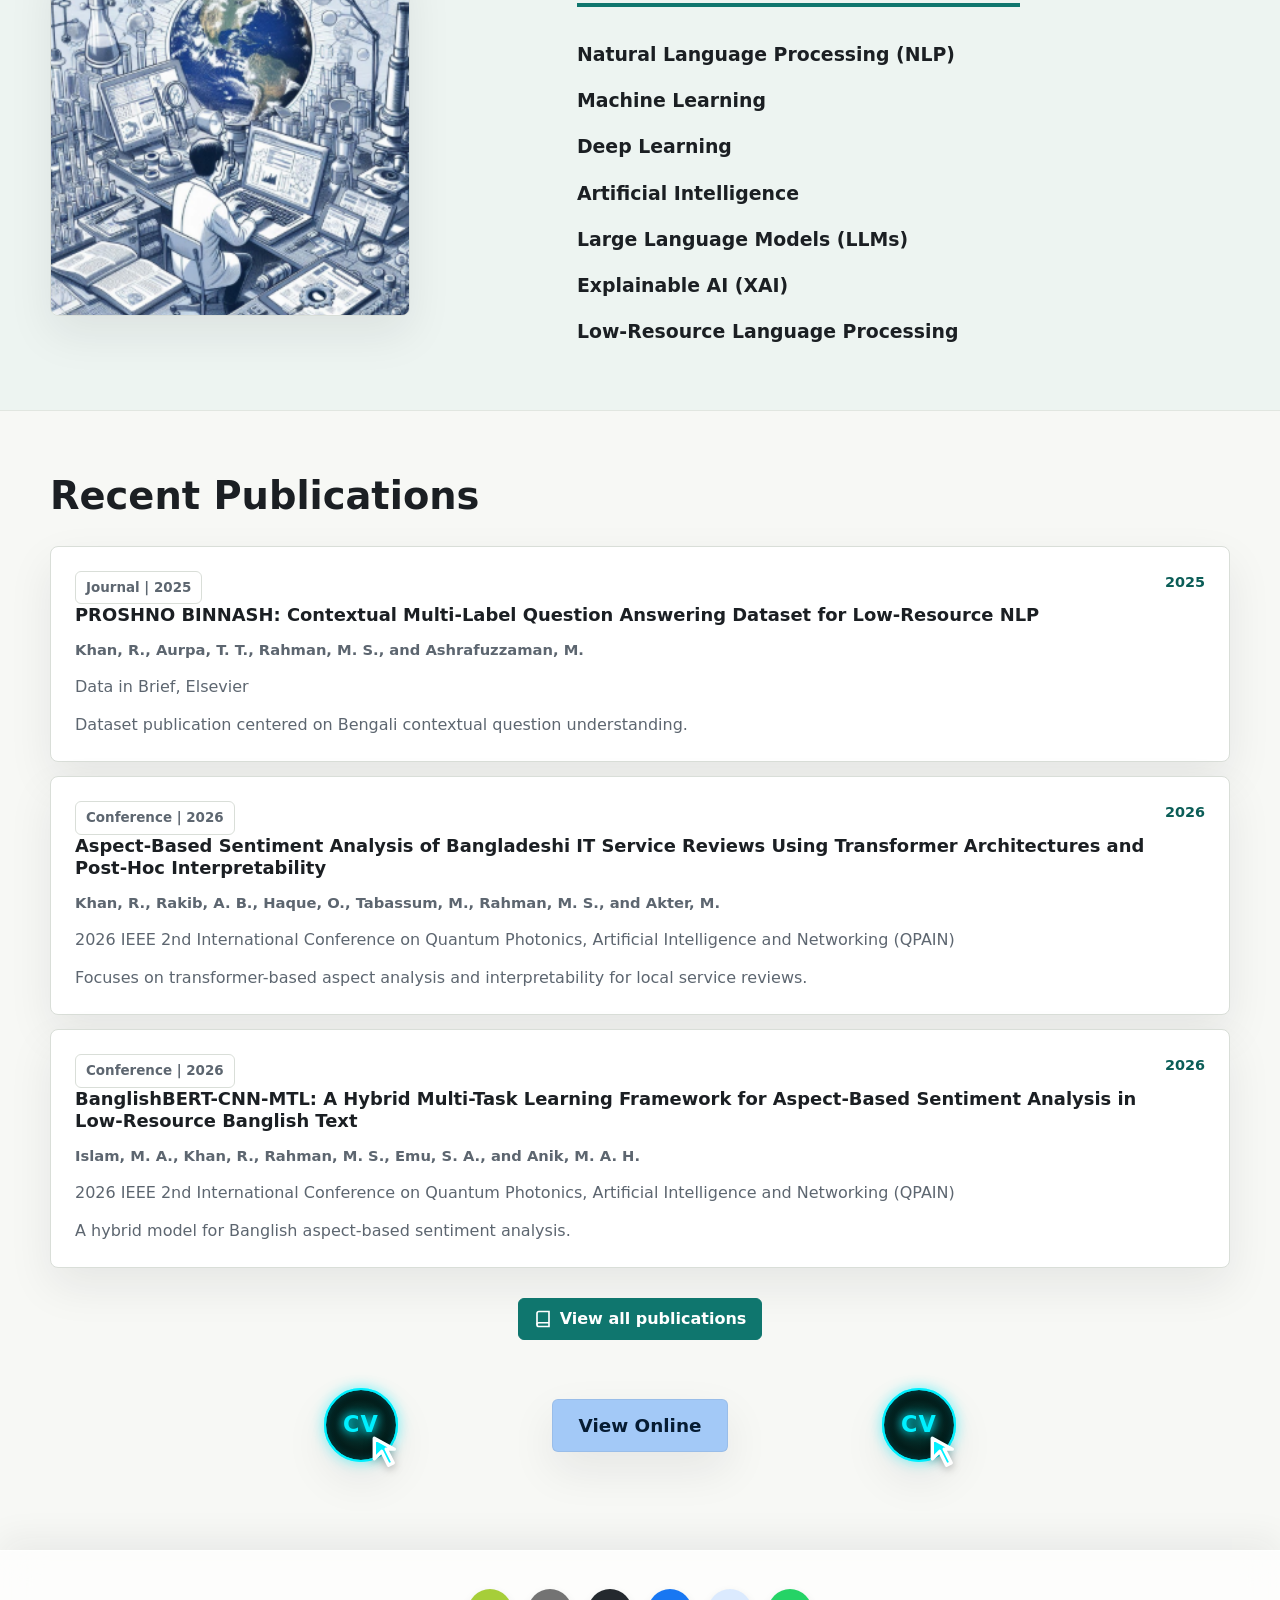
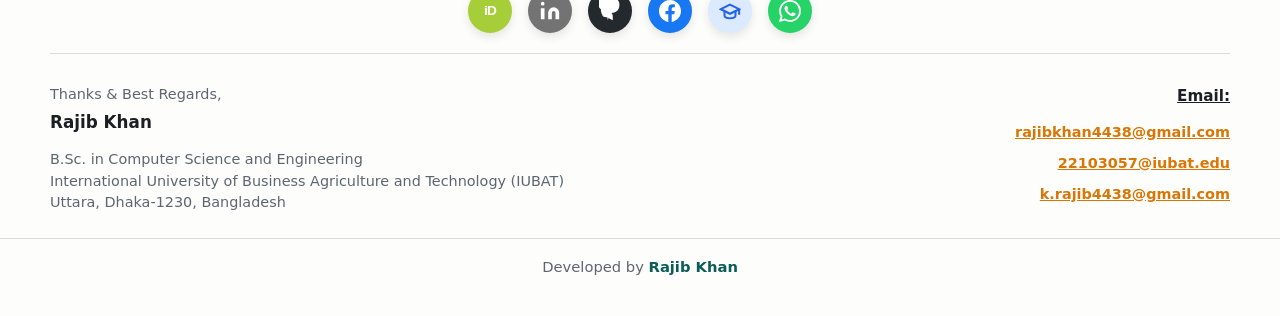
==== commit f57e8df5: "Revert all changes to commit 06a1f55" ====
--- a/index.html
+++ b/index.html
@@ -58,40 +58,37 @@
       ]
     }
   </script>
-  <link rel="stylesheet" href="assets/styles.css?v=19">
+  <link rel="stylesheet" href="assets/styles.css?v=18">
 </head>
 
 <body data-page="home">
-  <!-- Layout Wrapper -->
-  <div class="layout-wrapper">
-    <!-- Header -->
-    <header class="site-header" id="site-header">
-      <div class="header-inner">
-        <a class="brand" href="index.html">
-          <span class="brand-mark">RK</span>
-          <span class="brand-text">Rajib Khan</span>
-        </a>
-        <nav class="nav" id="primary-nav" aria-label="Primary navigation"></nav>
-        <div class="header-actions">
-          <button class="icon-button" id="theme-toggle" type="button" aria-label="Toggle theme">
-            <span class="theme-toggle-light" data-icon="sun"></span>
-            <span class="theme-toggle-dark" data-icon="moon"></span>
-          </button>
-        </div>
+  <a class="skip-link" href="#main">Skip to content</a>
+  <div class="scroll-progress" id="scroll-progress"></div>
+  <header class="site-header" id="site-header">
+    <div class="header-inner">
+      <a class="brand" href="index.html" aria-label="Rajib Khan home">
+        <span class="brand-mark">RK</span>
+        <span class="brand-text">Rajib Khan</span>
+      </a>
+      <nav class="nav" id="primary-nav" aria-label="Primary navigation"></nav>
+      <div class="header-actions">
+        <button class="icon-button" id="theme-toggle" type="button" aria-label="Toggle color theme">
+          <span data-icon="moon"></span>
+        </button>
+        <button class="icon-button menu-toggle" id="menu-toggle" type="button" aria-label="Open menu"
+          aria-expanded="false">
+          <span data-icon="menu"></span>
+        </button>
       </div>
-    </header>
-
-    <!-- Main Content Area -->
-    <main class="main" id="site-main"></main>
-
-    <!-- Footer -->
-    <footer class="site-footer" id="site-footer"></footer>
-  </div>
-
+    </div>
+  </header>
+  <main class="site-main" id="main" tabindex="-1"></main>
+  <footer class="site-footer" id="site-footer"></footer>
+  <div class="toast" id="toast" role="status" aria-live="polite"></div>
   <button class="back-to-top" id="back-to-top" type="button" aria-label="Back to top">
     <span data-icon="arrow-up"></span>
   </button>
-  <script src="assets/site.js?v=17" defer></script>
+  <script src="assets/site.js?v=16" defer></script>
 </body>
 
 </html>
--- a/assets/styles.css
+++ b/assets/styles.css
@@ -402,9 +402,7 @@
 
 .arrival-hero-content {
   align-self: center;
-  padding: 88px 0;
-  padding-left: clamp(24px, 12vw, 120px);
-  /* Positioned between left and middle */
+  padding: 48px 0;
   text-shadow: 0 2px 8px rgba(0, 0, 0, 0.85), 0 4px 22px rgba(0, 0, 0, 0.7);
 }
 
@@ -418,22 +416,19 @@
 }
 
 .arrival-hero h1 {
+  max-width: 920px;
   margin: 0;
-  font-size: clamp(2.4rem, 6vw, 3.8rem);
-  /* Smaller name size matching standard ratio */
-  line-height: 1.15;
-  letter-spacing: -0.03em;
-  color: #ffffff;
+  font-size: clamp(4rem, 11vw, 10rem);
+  line-height: 0.86;
+  letter-spacing: -0.065em;
 }
 
 .arrival-hero p:not(.arrival-kicker) {
-  max-width: 780px;
-  margin: 14px 0 0;
-  color: #b4f5e6;
-  /* Soft neon cyan/teal accent */
-  font-size: clamp(1.08rem, 2.2vw, 1.4rem);
-  font-weight: 700;
-  line-height: 1.35;
+  max-width: 600px;
+  margin: 28px 0 0;
+  color: rgba(248, 255, 253, 0.85);
+  font-size: clamp(1rem, 2vw, 1.25rem);
+  font-weight: 650;
 }
 
 .arrival-scroll {
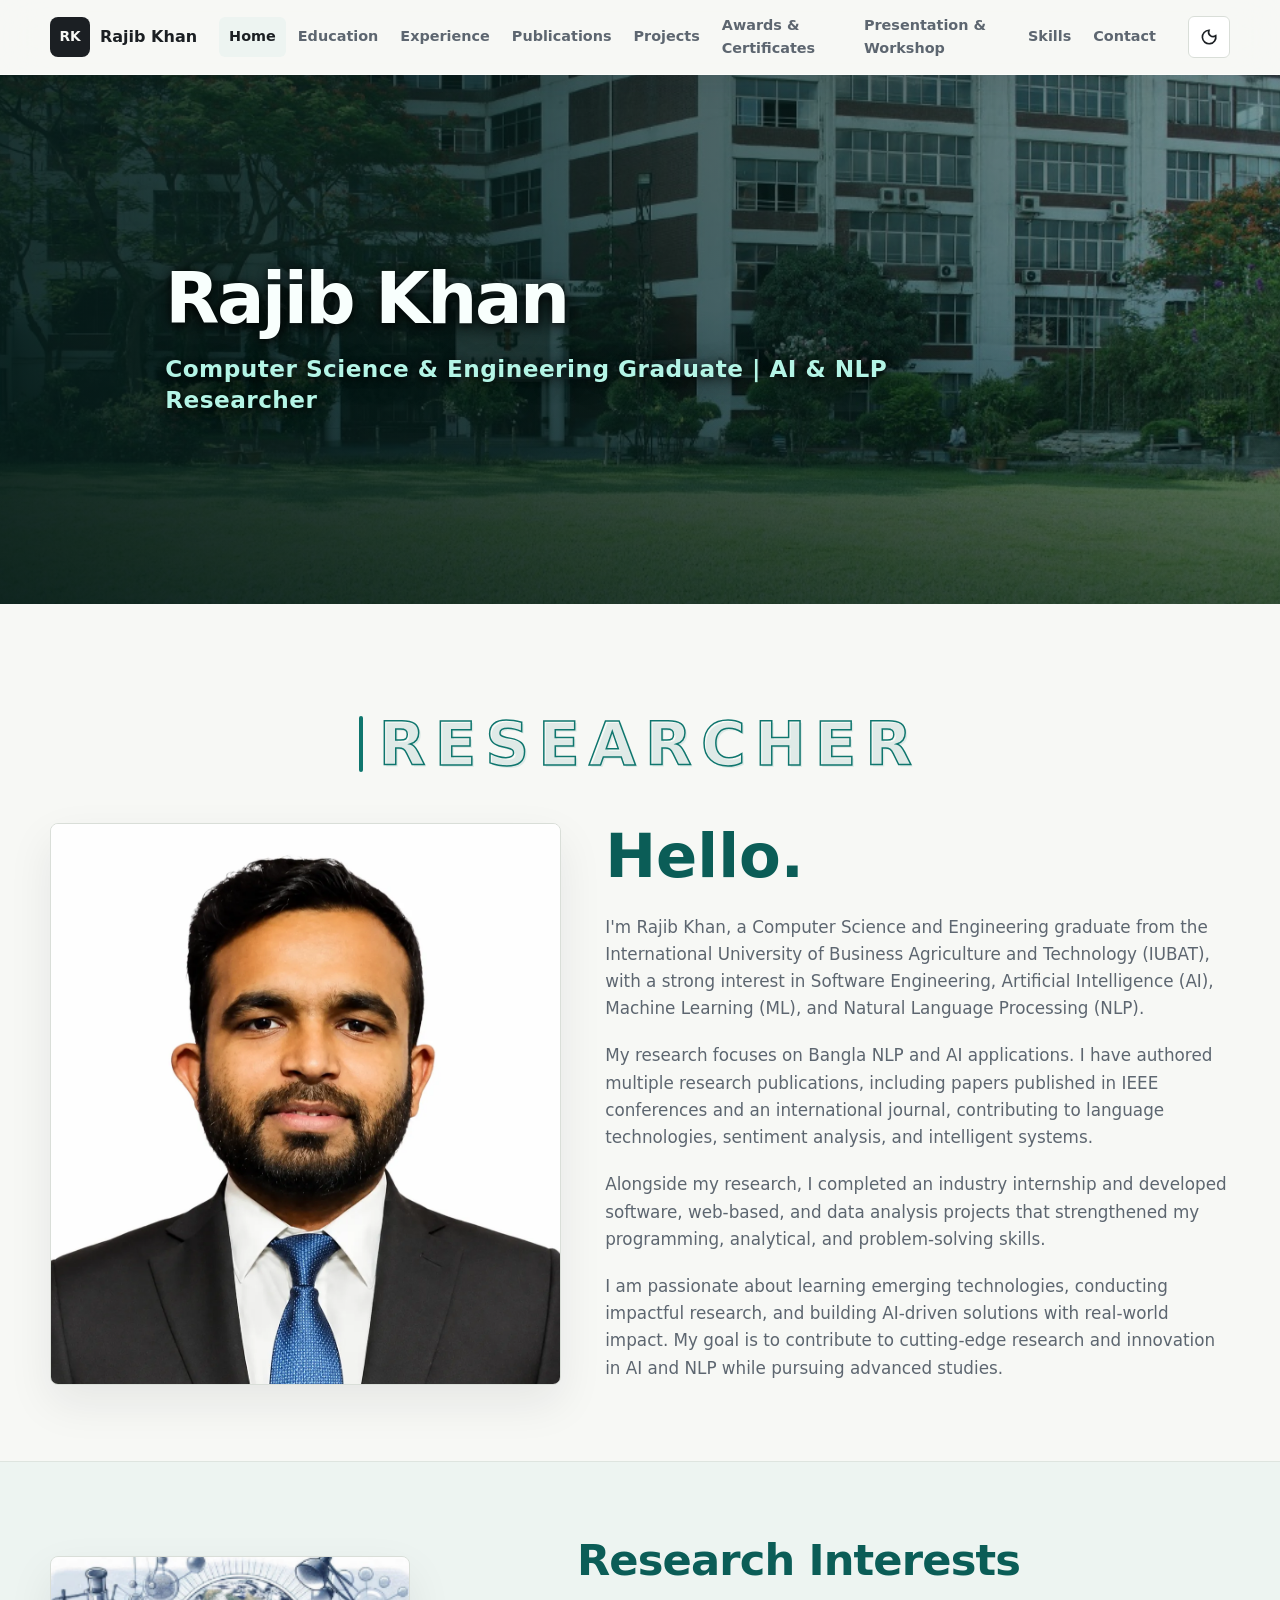
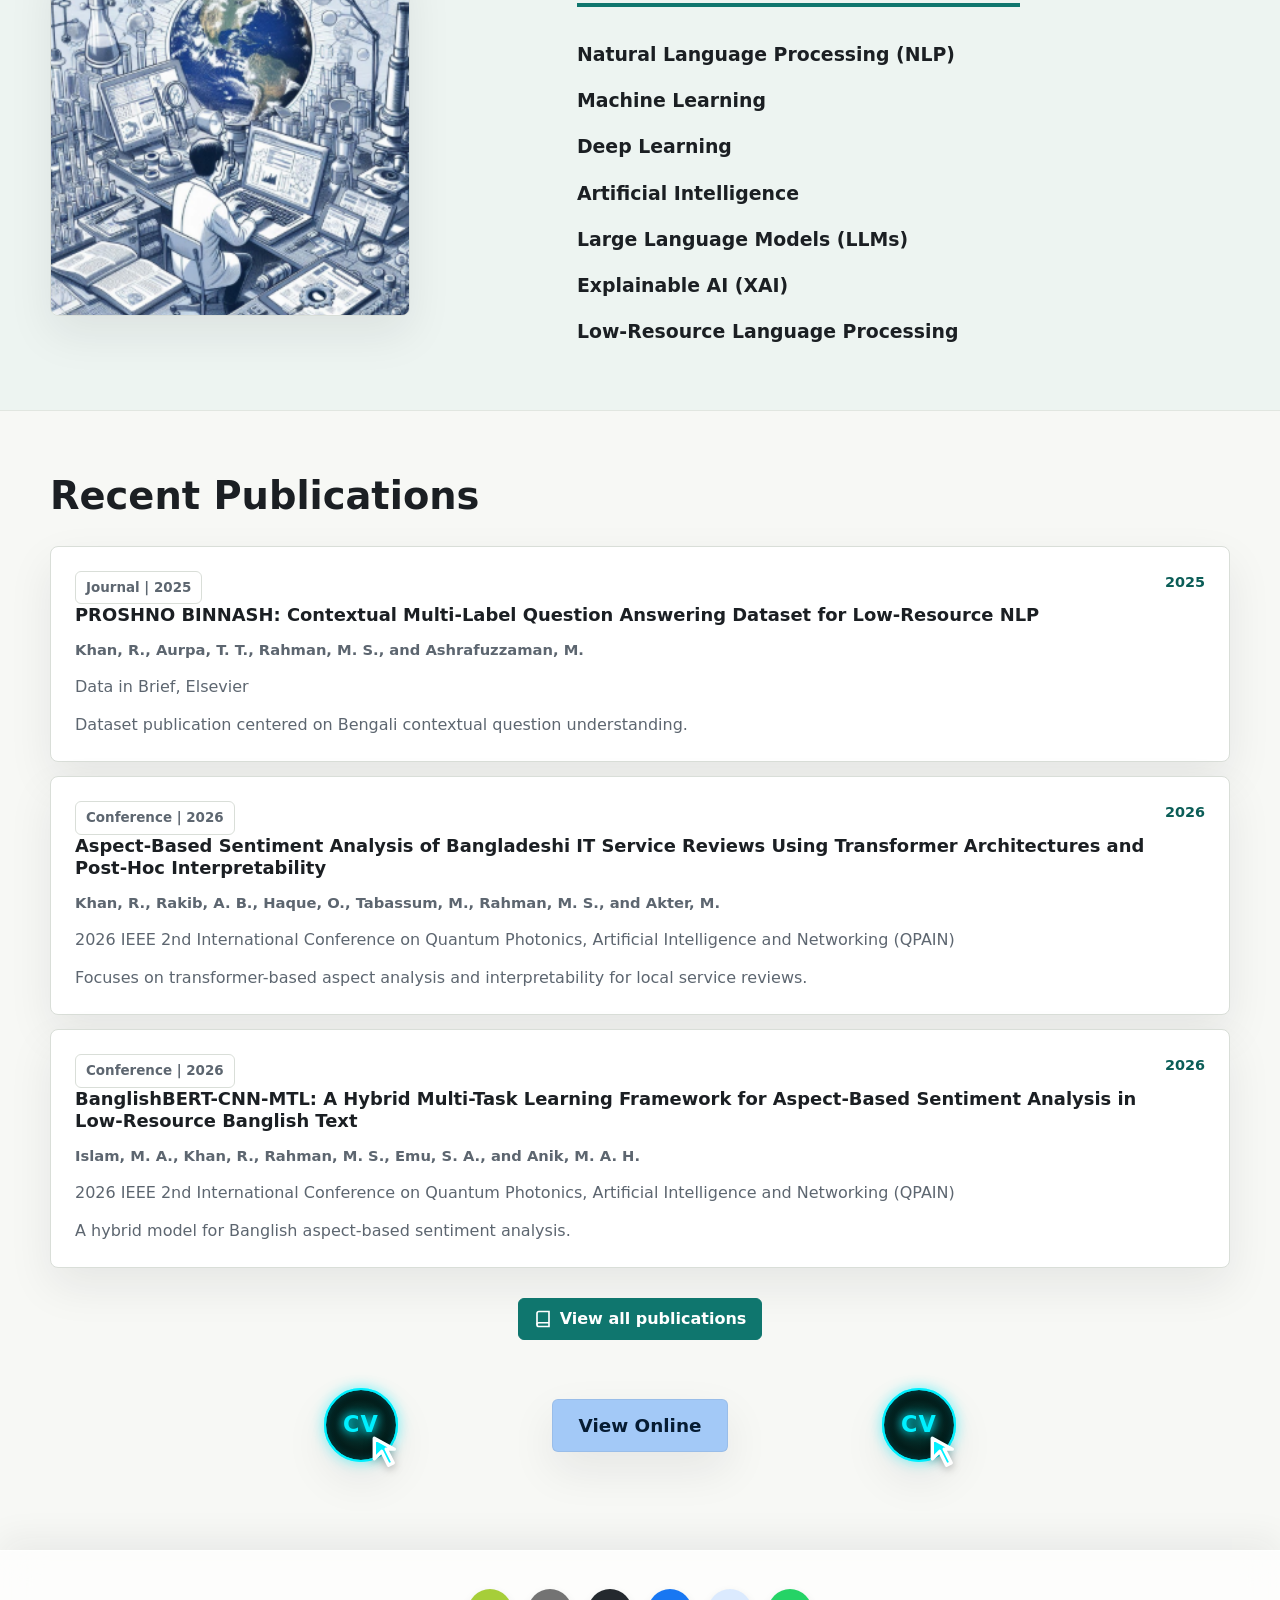
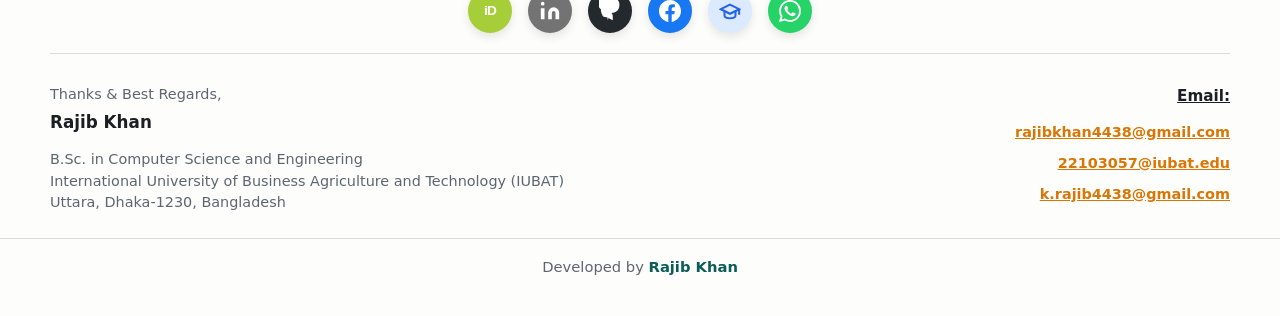
==== commit 6ca1bf48: "Simplify home page hero landing banner and layout" ====
--- a/index.html
+++ b/index.html
@@ -58,7 +58,7 @@
       ]
     }
   </script>
-  <link rel="stylesheet" href="assets/styles.css?v=18">
+  <link rel="stylesheet" href="assets/styles.css?v=21">
 </head>
 
 <body data-page="home">
@@ -88,7 +88,7 @@
   <button class="back-to-top" id="back-to-top" type="button" aria-label="Back to top">
     <span data-icon="arrow-up"></span>
   </button>
-  <script src="assets/site.js?v=16" defer></script>
+  <script src="assets/site.js?v=19" defer></script>
 </body>
 
 </html>
--- a/assets/styles.css
+++ b/assets/styles.css
@@ -402,33 +402,33 @@
 
 .arrival-hero-content {
   align-self: center;
-  padding: 48px 0;
-  text-shadow: 0 2px 8px rgba(0, 0, 0, 0.85), 0 4px 22px rgba(0, 0, 0, 0.7);
+  padding: 48px 0 48px clamp(24px, 9vw, 150px);
+  text-shadow: 0 2px 8px rgba(0, 0, 0, 0.8), 0 4px 22px rgba(0, 0, 0, 0.7);
 }
 
 .arrival-kicker {
-  margin: 0 0 18px;
-  font-size: 0.82rem;
-  font-weight: 800;
-  letter-spacing: 0.15em;
-  text-transform: uppercase;
-  color: #b4f5e6;
+  display: none;
+  /* Removed as requested */
 }
 
 .arrival-hero h1 {
   max-width: 920px;
   margin: 0;
-  font-size: clamp(4rem, 11vw, 10rem);
-  line-height: 0.86;
-  letter-spacing: -0.065em;
-}
-
-.arrival-hero p:not(.arrival-kicker) {
-  max-width: 600px;
-  margin: 28px 0 0;
-  color: rgba(248, 255, 253, 0.85);
-  font-size: clamp(1rem, 2vw, 1.25rem);
-  font-weight: 650;
+  font-size: clamp(2.4rem, 6.2vw, 4.4rem);
+  /* Smaller name sized to match Afrid template */
+  line-height: 1.05;
+  letter-spacing: -0.035em;
+}
+
+.arrival-subtitle {
+  max-width: 820px;
+  margin: 16px 0 0;
+  color: #b4f5e6;
+  /* Mint cyan accent */
+  font-size: clamp(1.1rem, 2.2vw, 1.45rem);
+  font-weight: 700;
+  letter-spacing: 0.02em;
+  line-height: 1.35;
 }
 
 .arrival-scroll {
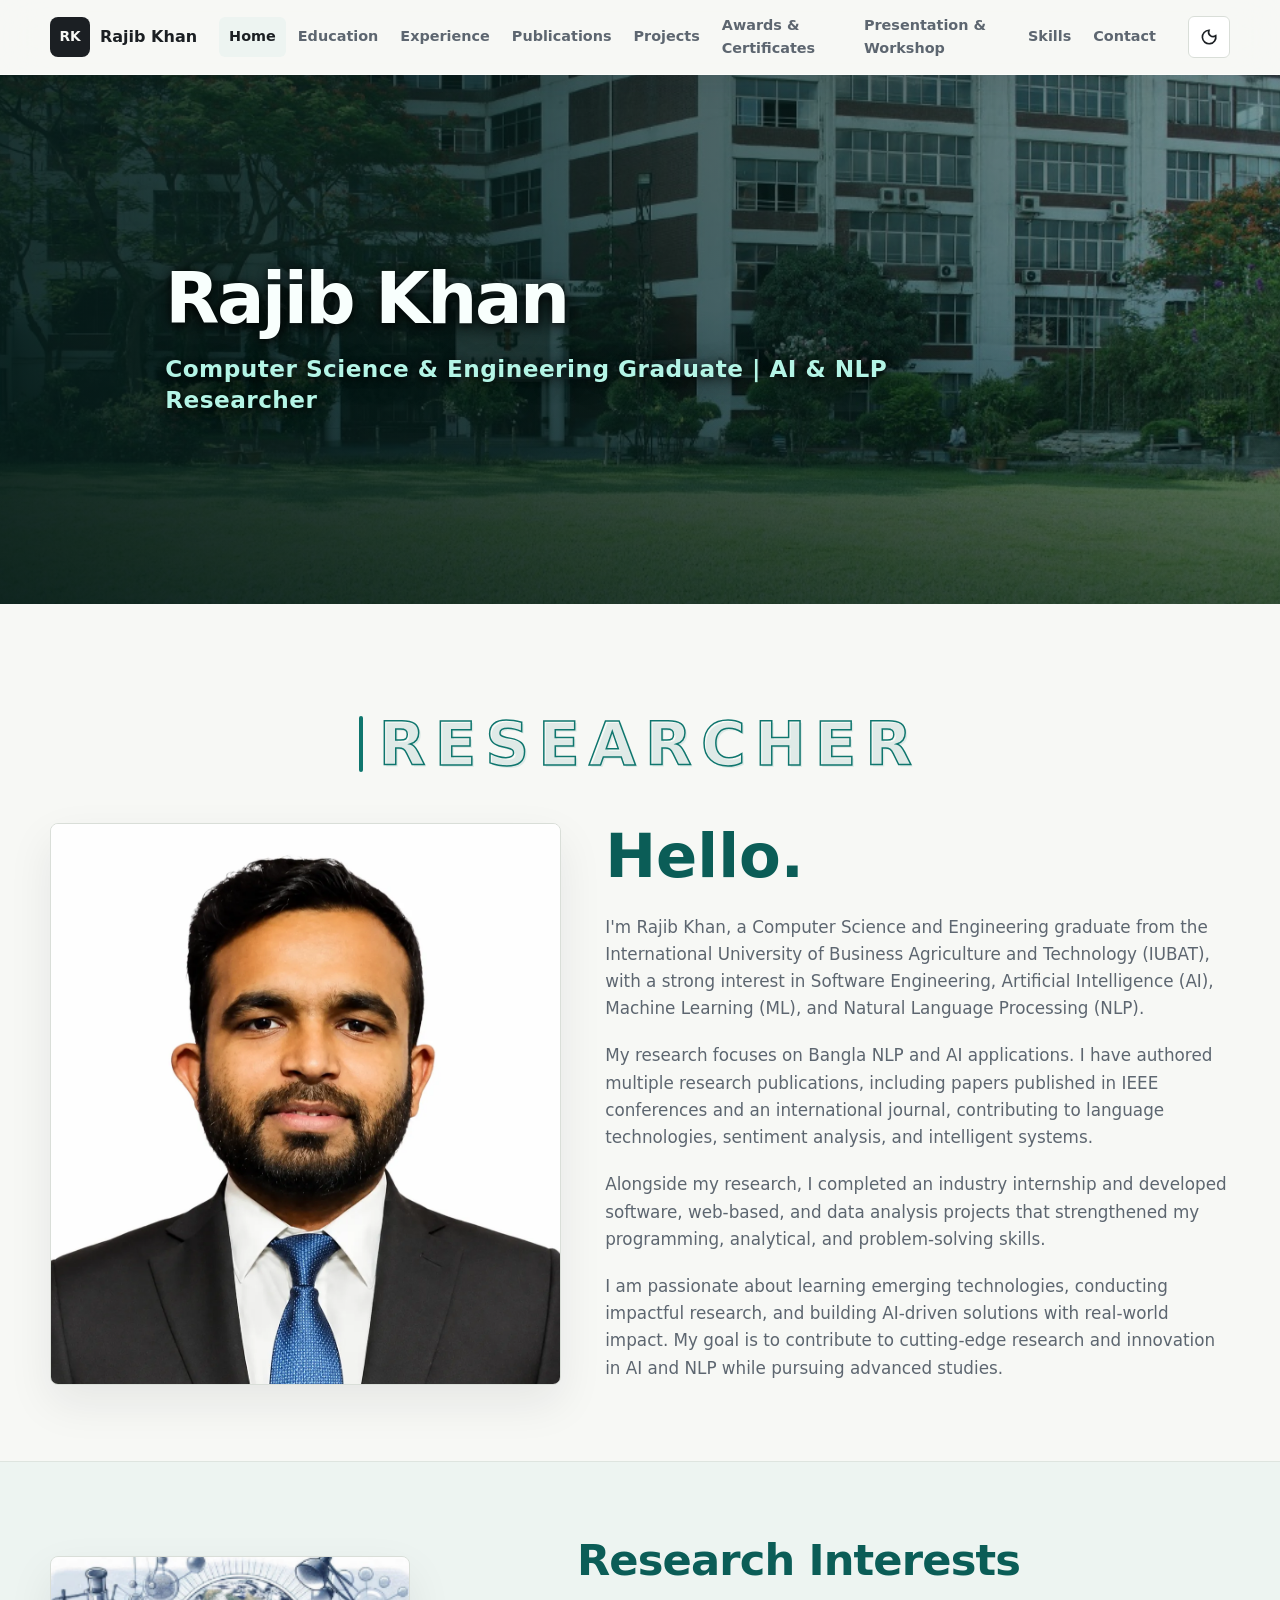
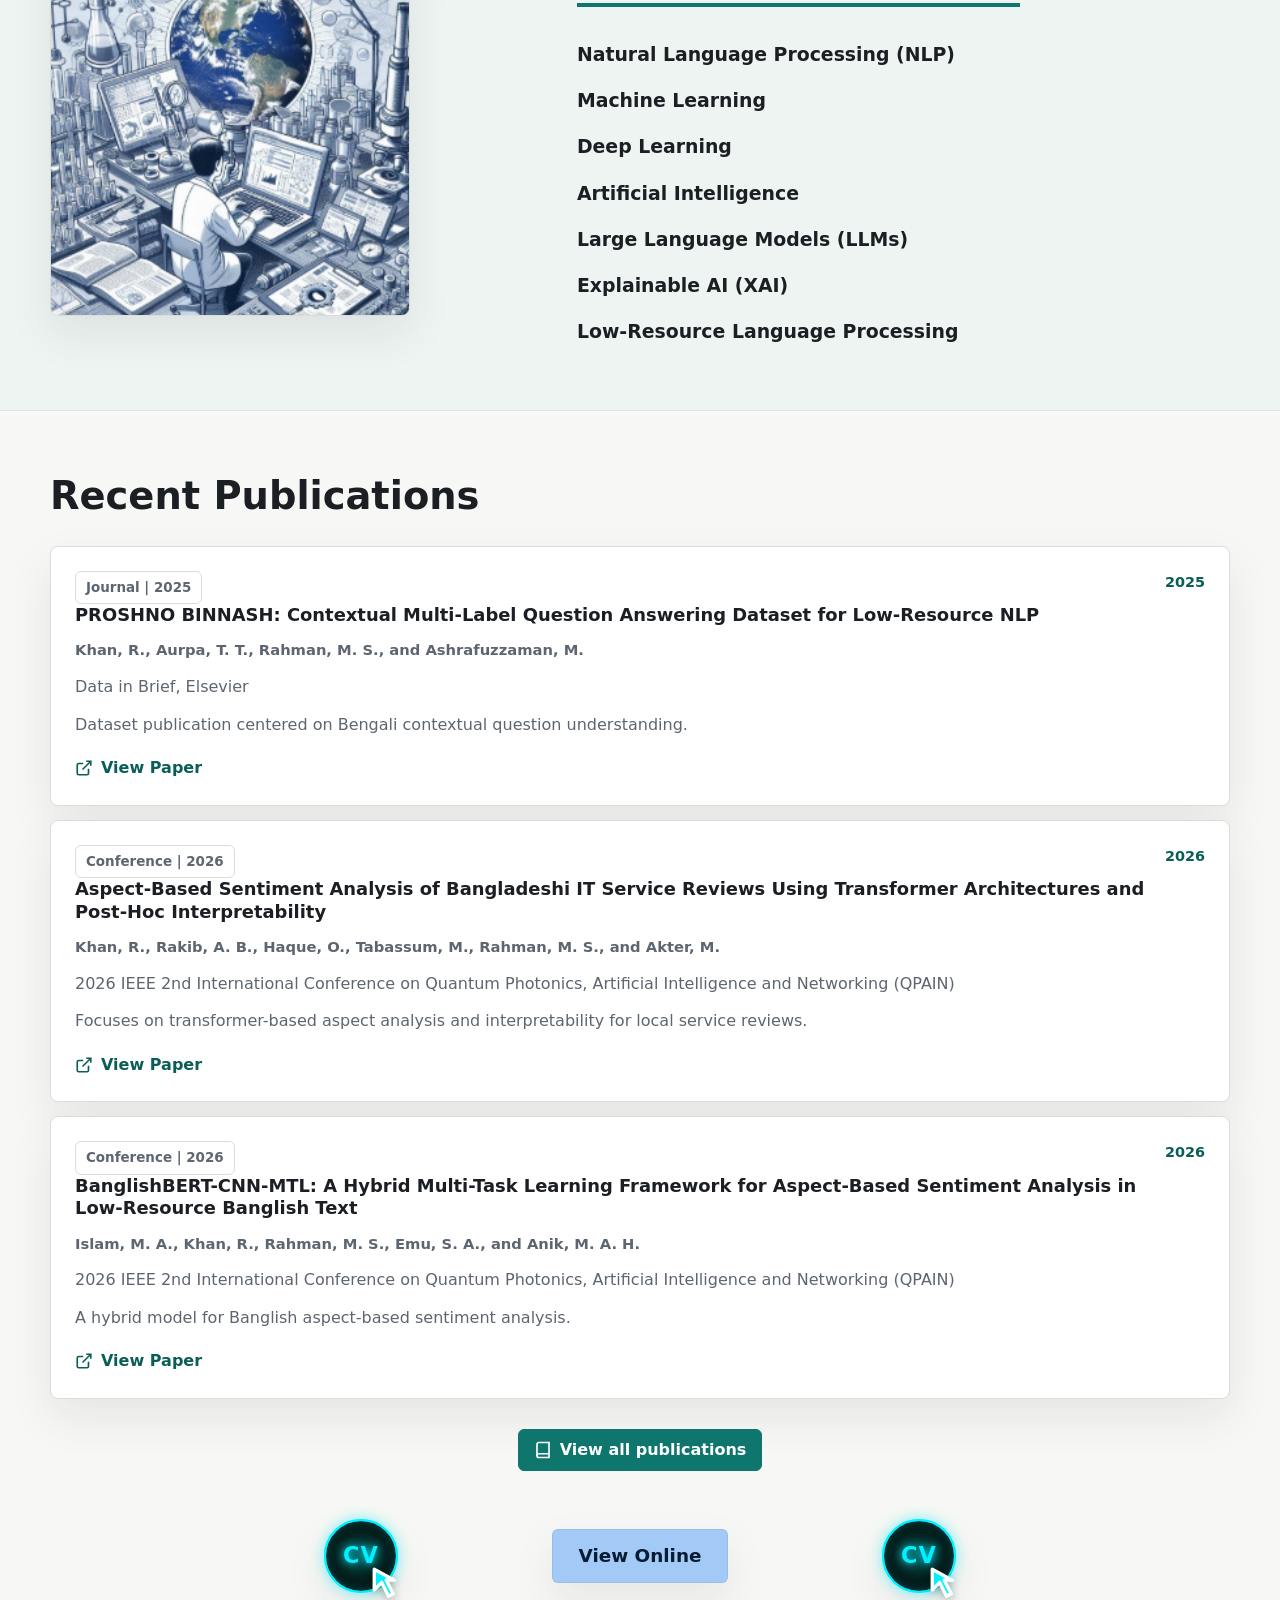
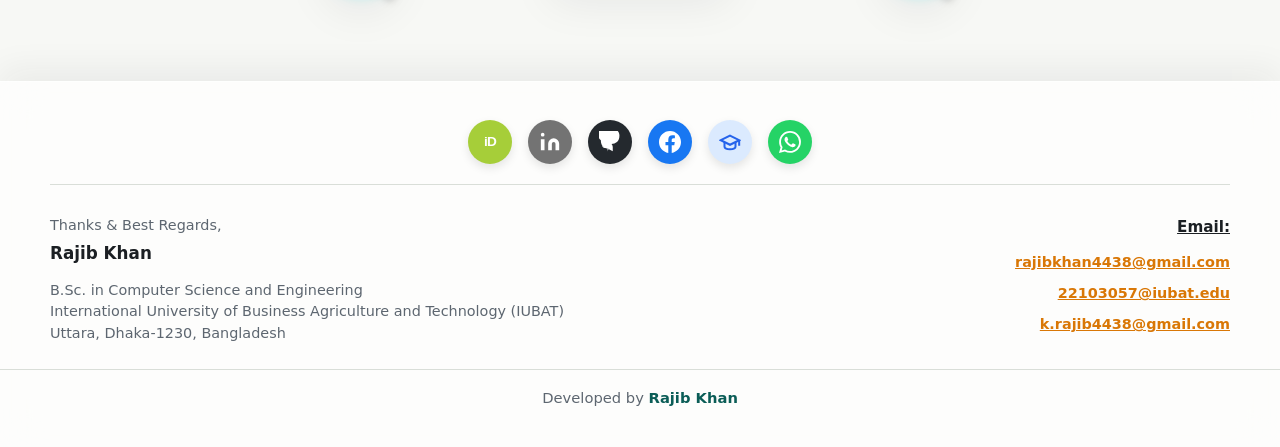
==== commit ce7aaf9b: "feat: implement comprehensive site-wide CSS styling with variable-driven themes" ====
--- a/index.html
+++ b/index.html
@@ -58,7 +58,7 @@
       ]
     }
   </script>
-  <link rel="stylesheet" href="assets/styles.css?v=21">
+  <link rel="stylesheet" href="assets/styles.css?v=22">
 </head>
 
 <body data-page="home">
--- a/assets/styles.css
+++ b/assets/styles.css
@@ -743,6 +743,18 @@
   line-height: 1.25;
 }
 
+.publication-title-link {
+  color: inherit;
+  text-decoration: none;
+  transition: color 0.2s ease;
+}
+
+.publication-title-link:hover,
+.publication-title-link:focus-visible {
+  color: var(--accent-strong);
+  text-decoration: underline;
+}
+
 .info-card p,
 .project-card p,
 .skill-group p,
@@ -1071,108 +1083,115 @@
   -webkit-backdrop-filter: blur(20px) saturate(1.25);
 }
 
-.certificate-card {
-  display: flex;
-  min-height: 330px;
+/* Single-Column Certificate Presentation */
+.container--certificates-single {
+  max-width: 900px;
+  margin: 0 auto;
+}
+
+.certificate-single-list {
+  display: flex;
   flex-direction: column;
-  padding: 0;
+  gap: 56px;
+  margin-top: 28px;
+}
+
+.certificate-single-card {
+  display: flex;
+  flex-direction: column;
+  align-items: center;
+  width: 100%;
+}
+
+.certificate-single-title {
+  margin: 0 0 20px;
+  font-size: 1.5rem;
+  font-weight: 700;
+  line-height: 1.35;
+  text-align: center;
+}
+
+.certificate-single-title a {
+  color: var(--accent-strong);
+  text-decoration: underline;
+  display: inline-flex;
+  align-items: center;
+  justify-content: center;
+  gap: 8px;
+  transition: color 0.2s ease;
+}
+
+.certificate-single-title a:hover {
+  color: var(--accent);
+}
+
+.certificate-title-icon svg {
+  width: 20px;
+  height: 20px;
+  stroke-width: 2.2;
+}
+
+.certificate-single-frame {
+  width: 100%;
+  max-width: 820px;
+  margin: 0 auto 20px;
+  border: 4px solid #2d2d2d;
+  border-radius: 6px;
   overflow: hidden;
-  color: inherit;
-  text-decoration: none;
-  transition: transform 180ms ease, box-shadow 180ms ease, border-color 180ms ease;
-}
-
-.certificate-card:hover,
-.certificate-card:focus-visible {
-  border-color: var(--accent);
-  box-shadow: 0 20px 42px color-mix(in srgb, var(--ink) 16%, transparent);
-  outline: 0;
-  transform: translateY(-5px);
-}
-
-.certificate-preview {
-  position: relative;
-  display: grid;
-  min-height: 142px;
-  place-items: center;
-  overflow: hidden;
-  background:
-    radial-gradient(circle at 16% 20%, color-mix(in srgb, var(--accent) 44%, transparent), transparent 35%),
-    linear-gradient(135deg, color-mix(in srgb, var(--accent-strong) 88%, #071c1a), #172f43);
-  color: #fff;
-}
-
-.certificate-preview svg {
-  width: 54px;
-  height: 54px;
-  opacity: 0.92;
-}
-
-.certificate-file-type {
-  position: absolute;
-  top: 14px;
-  right: 14px;
-  padding: 4px 8px;
-  border: 1px solid rgba(255, 255, 255, 0.35);
-  border-radius: 999px;
-  background: rgba(2, 18, 17, 0.28);
-  font-size: 0.68rem;
-  font-weight: 850;
-  letter-spacing: 0.09em;
-}
-
-.certificate-preview--image {
+  box-shadow: 0 10px 28px rgba(0, 0, 0, 0.16);
+  background: var(--surface);
+  transition: transform 0.25s ease, box-shadow 0.25s ease;
+  display: flex;
+  align-items: center;
+  justify-content: center;
+}
+
+[data-theme="dark"] .certificate-single-frame {
+  border-color: #444444;
+  box-shadow: 0 10px 28px rgba(0, 0, 0, 0.45);
+}
+
+.certificate-single-frame:hover {
+  transform: translateY(-4px);
+  box-shadow: 0 16px 36px rgba(0, 0, 0, 0.22);
+}
+
+.certificate-single-frame a {
   display: block;
-  background: var(--surface-alt);
-}
-
-.certificate-preview--image img {
   width: 100%;
-  height: 180px;
-  object-fit: cover;
+  height: 100%;
+}
+
+.certificate-single-frame img {
+  width: 100%;
+  height: auto;
+  max-height: none;
+  object-fit: contain;
   object-position: center;
-}
-
-.certificate-content {
-  display: flex;
-  min-height: 188px;
-  flex: 1;
-  flex-direction: column;
-  padding: 19px;
-}
-
-.certificate-content .certificate-kind {
-  margin: 0 0 8px;
-  color: var(--accent-strong);
-  font-size: 0.72rem;
-  font-weight: 850;
-  letter-spacing: 0.1em;
-  text-transform: uppercase;
-}
-
-.certificate-content h3 {
-  margin: 0;
-}
-
-.certificate-content p:not(.certificate-kind) {
-  margin: 9px 0 0;
-  font-size: 0.9rem;
-}
-
-.certificate-open {
-  display: inline-flex;
-  align-items: center;
-  gap: 7px;
-  margin-top: auto;
-  padding-top: 14px;
-  color: var(--accent-strong);
-  font-size: 0.87rem;
-  font-weight: 850;
-}
-
-.certificate-open svg {
-  width: 16px;
-  height: 16px;
+  display: block;
+  image-rendering: -webkit-optimize-contrast;
+}
+
+.certificate-single-description {
+  width: 100%;
+  max-width: 820px;
+  margin: 0 auto;
+  font-size: 1.02rem;
+  line-height: 1.65;
+  color: var(--ink);
+  text-align: left;
+}
+
+@media (max-width: 768px) {
+  .certificate-single-title {
+    font-size: 1.25rem;
+  }
+  .certificate-single-frame {
+    border-width: 3px;
+  }
+  .certificate-single-description {
+    font-size: 0.95rem;
+  }
 }
 
 .footer-layout {
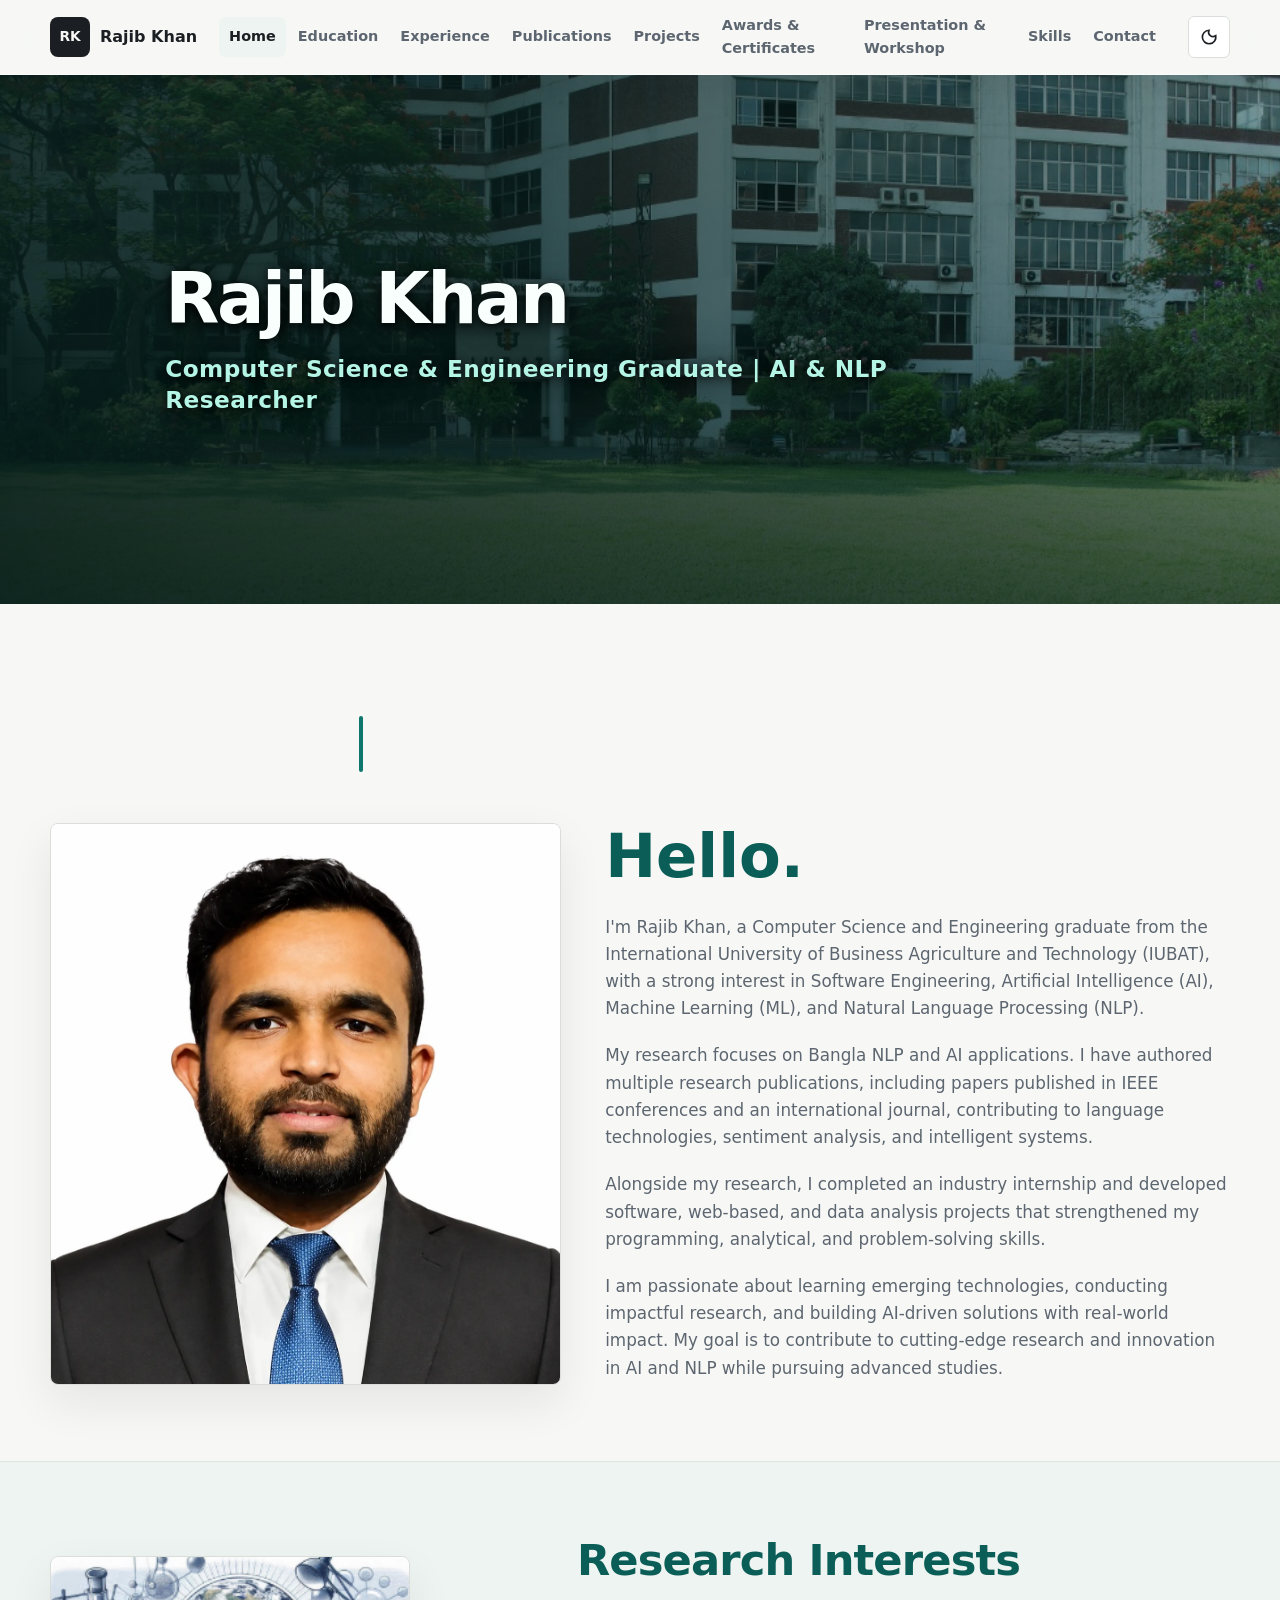
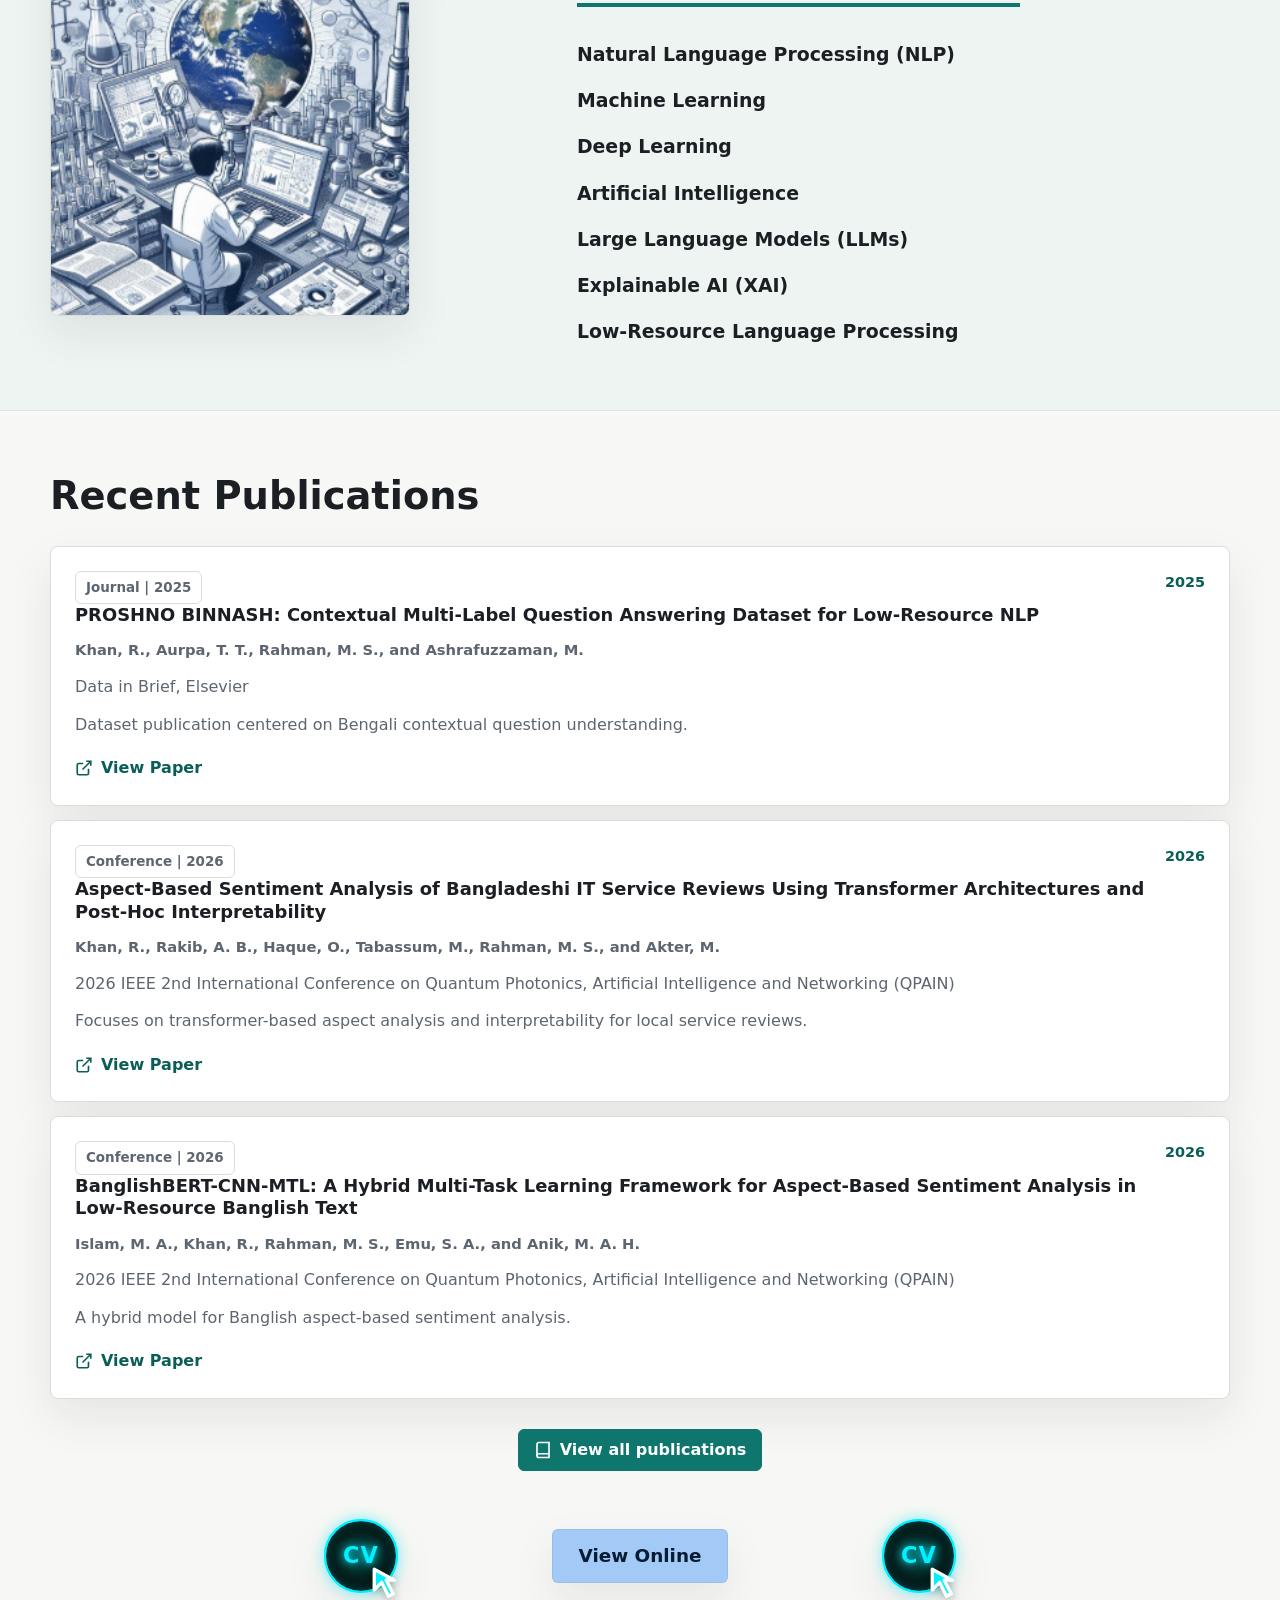
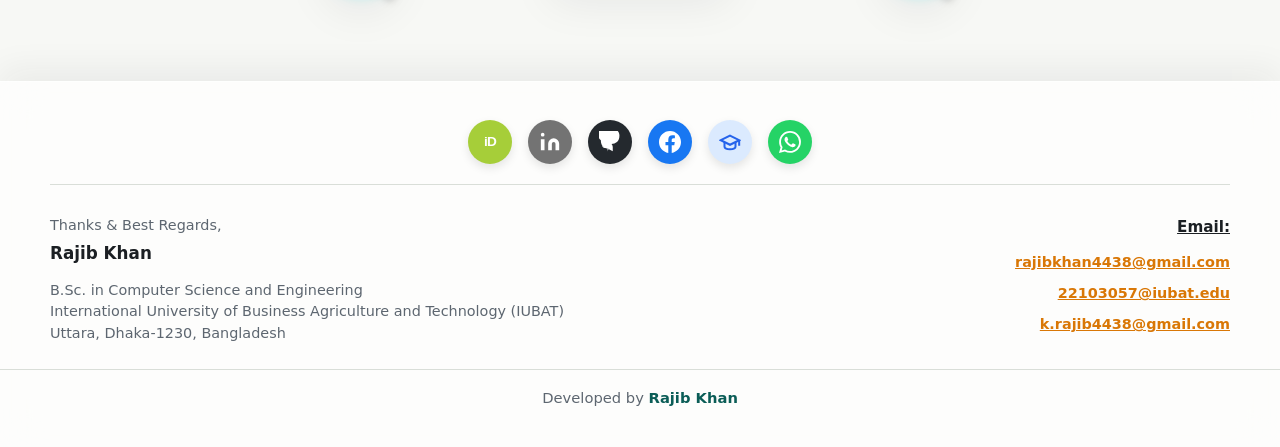
==== commit 64f9bd72: "feat: add favicon, apple-touch-icon, and updated metadata links to all pages" ====
--- a/index.html
+++ b/index.html
@@ -16,7 +16,11 @@
   <meta name="color-scheme" content="light dark">
   <meta name="google-site-verification" content="SdY1lGmxF9R8_kQDNUj25JNDUKORsQJitzjKT5FkAzk" />
   <link rel="canonical" href="https://rajibkhan.aio.bd/index.html">
+  <link rel="icon" type="image/x-icon" href="assets/favicon.ico">
+  <link rel="icon" type="image/png" sizes="32x32" href="assets/favicon-32x32.png">
+  <link rel="icon" type="image/png" sizes="16x16" href="assets/favicon-16x16.png">
   <link rel="icon" type="image/svg+xml" href="assets/favicon.svg">
+  <link rel="apple-touch-icon" sizes="180x180" href="assets/apple-touch-icon.png">
   <link rel="manifest" href="site.webmanifest">
   <meta property="og:site_name" content="Rajib Khan Portfolio">
   <meta property="og:type" content="website">
